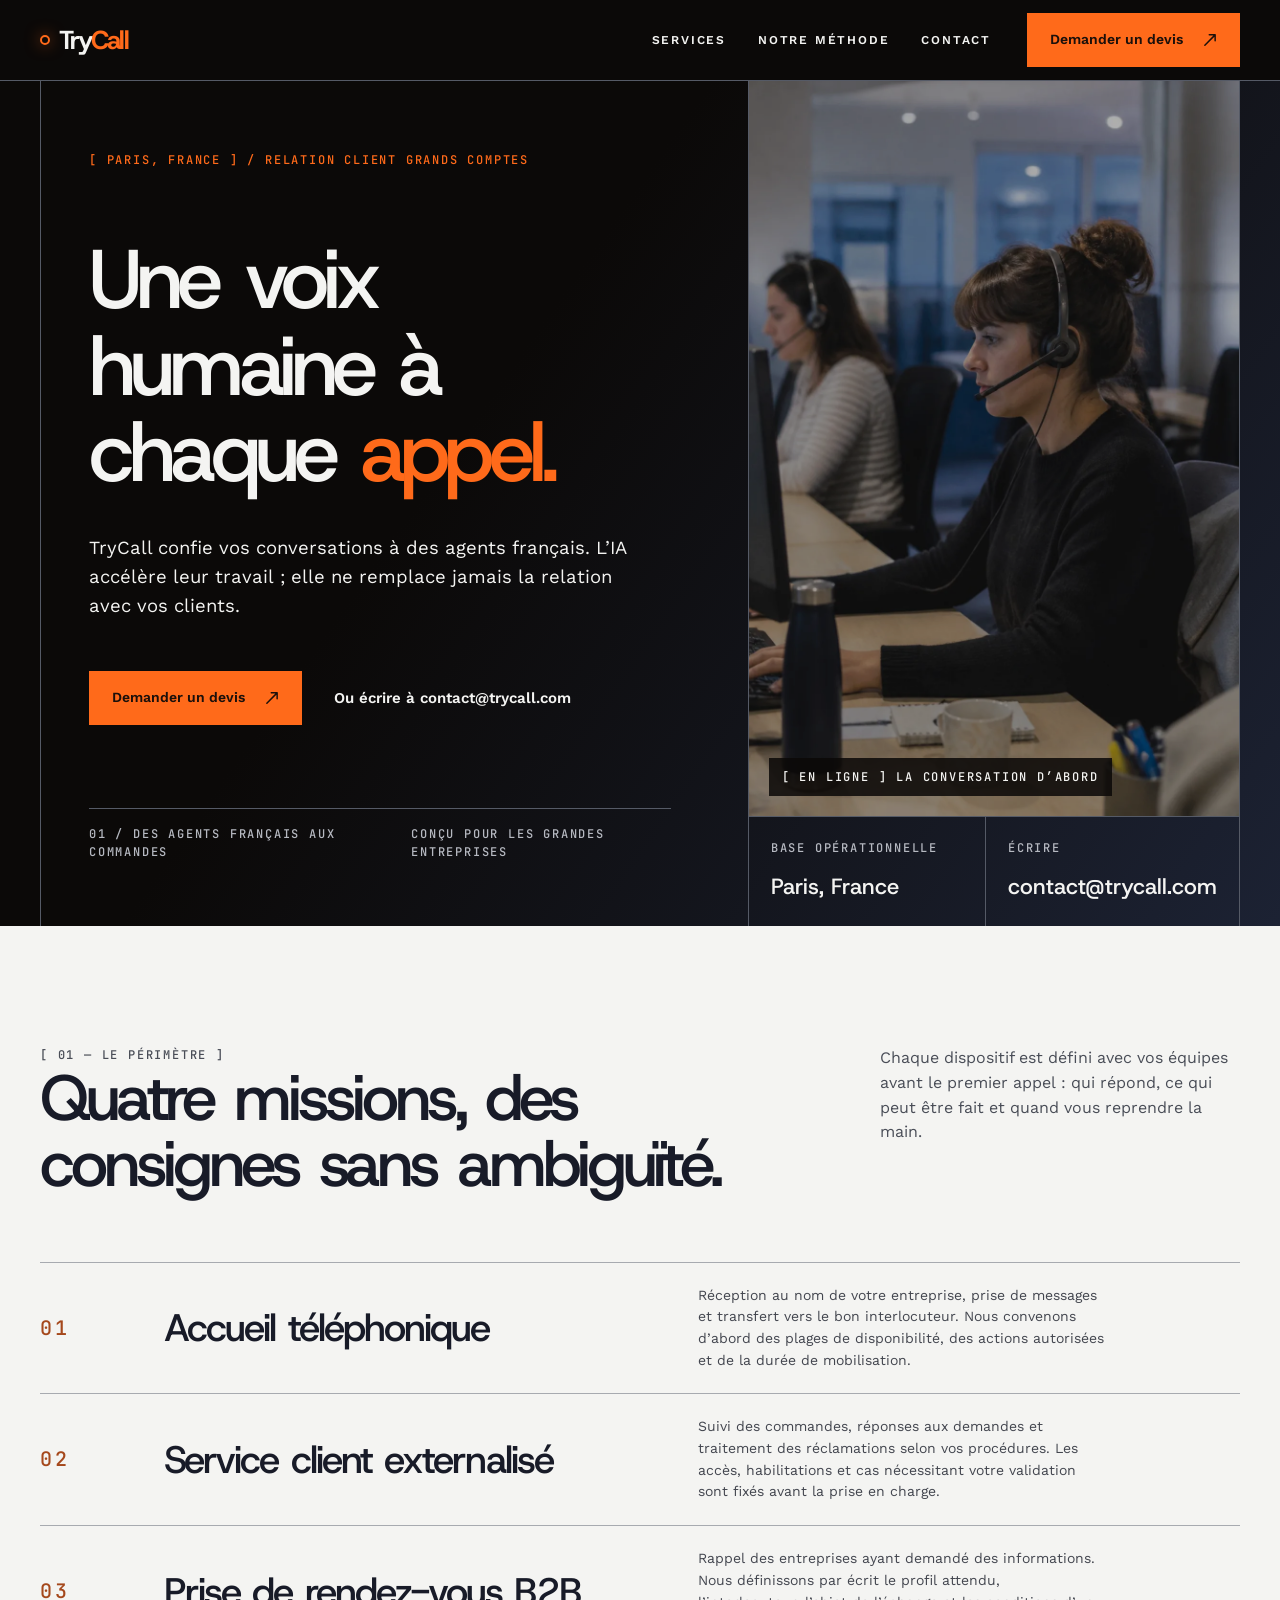
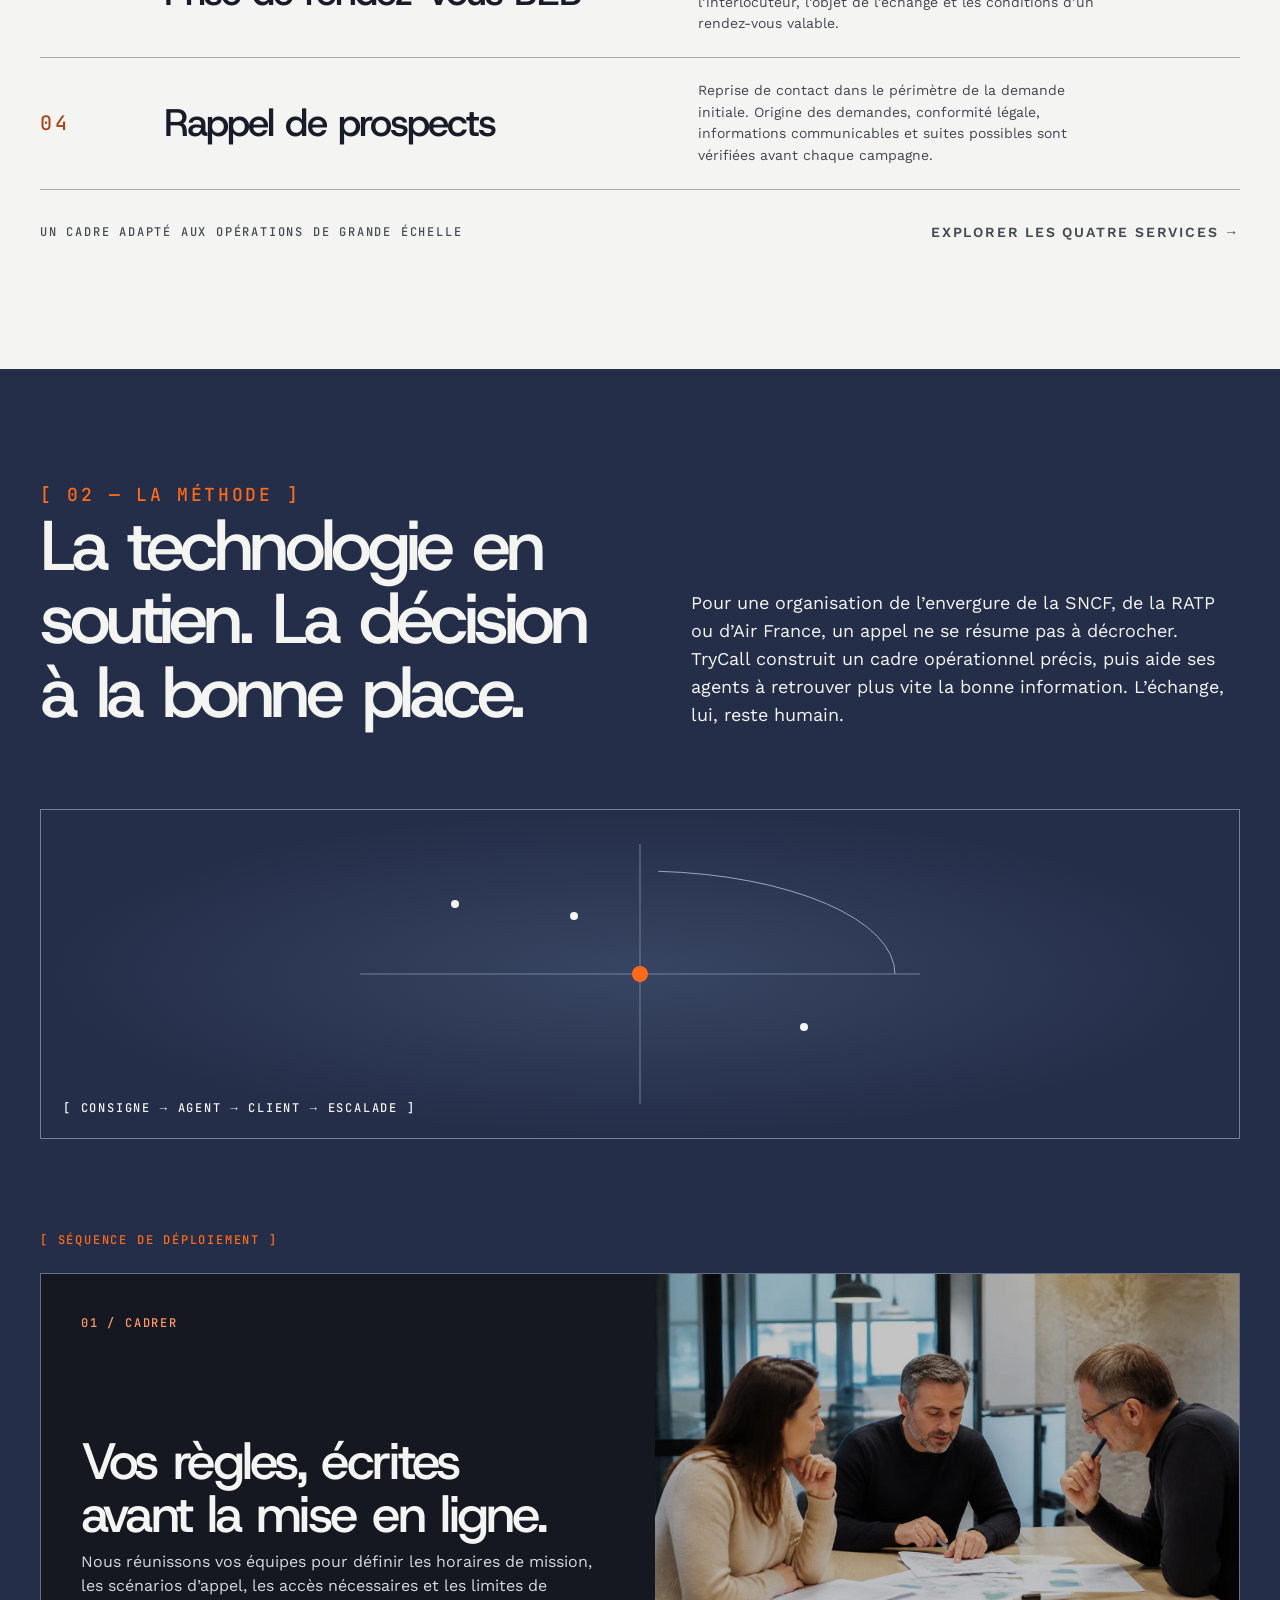
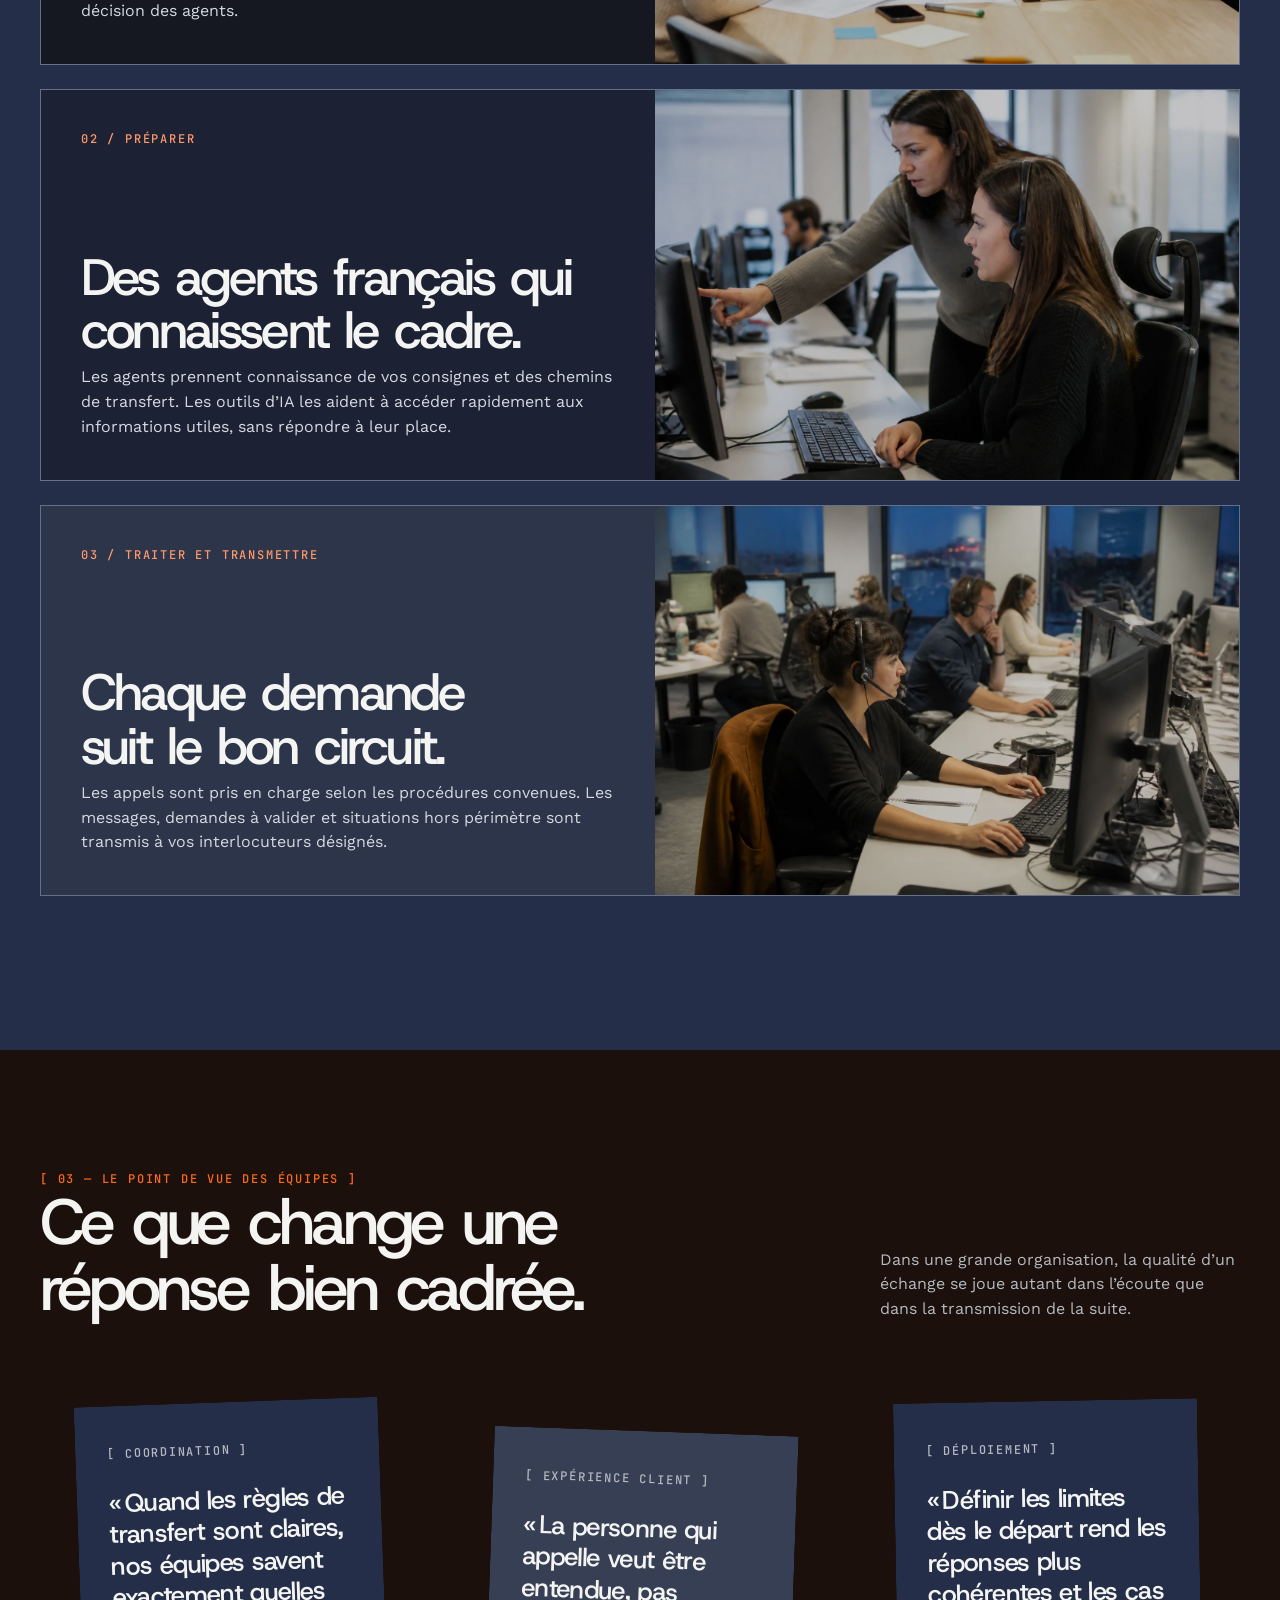
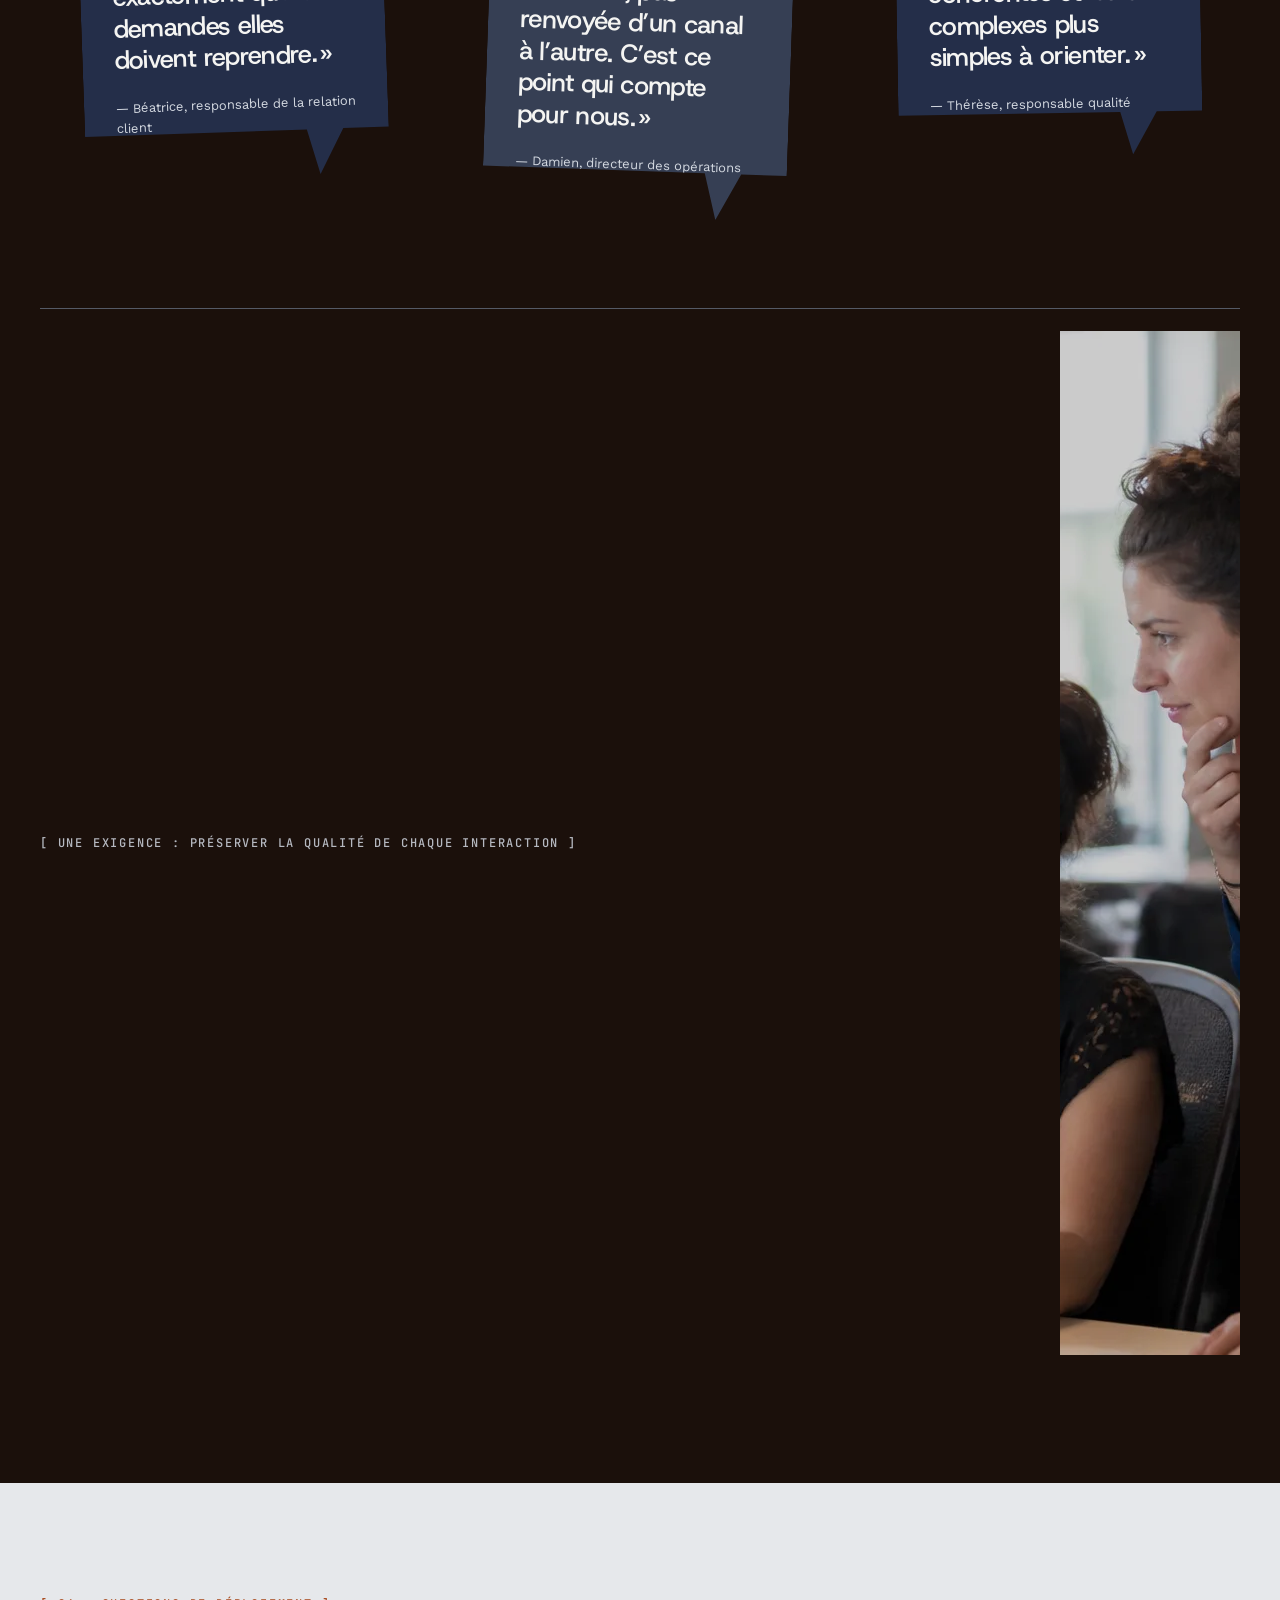
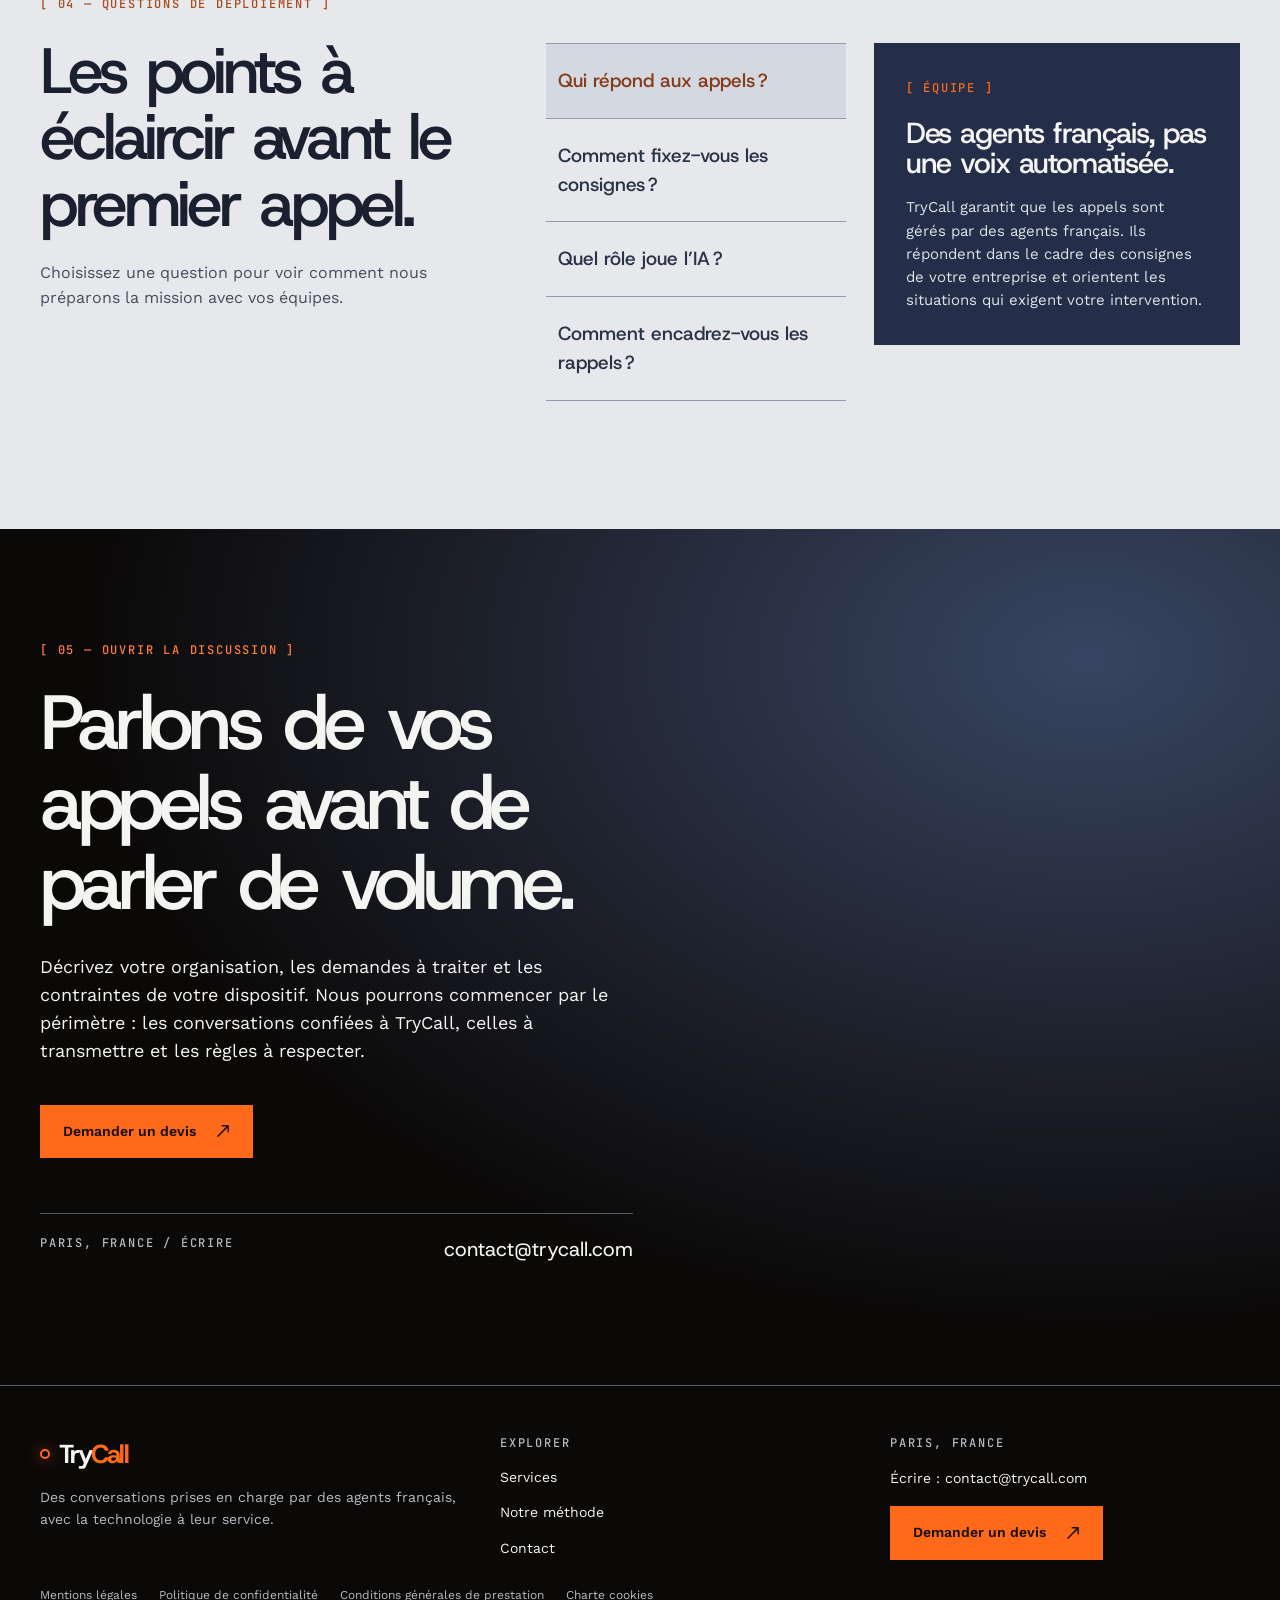
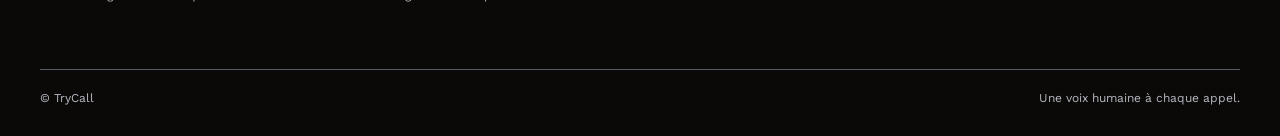
==== index.html @ a0f08241 "Site statique TryCall : 8 pages (accueil, services, méthode, contact + 4 pages légales), design orig" ====
<!DOCTYPE html>
<html lang="fr">
<head>
<meta charset="utf-8">
<meta name="viewport" content="width=device-width, initial-scale=1">
<title>TryCall — La relation client, à voix humaine</title>
<meta name="description" content="TryCall accompagne les grandes entreprises avec des agents français pour l’accueil téléphonique, le service client et le suivi des prospects.">
<link rel="icon" type="image/svg+xml" href="assets/favicon.svg">
<link rel="preload" as="image" href="assets/img/21d908c4-9a24-4360-968b-331c86b001d5-QirCgGVENknffiZ8Q7a4LdxibhqIkg.webp" fetchpriority="high">
<meta property="og:type" content="website">
<meta property="og:site_name" content="TryCall">
<meta property="og:title" content="TryCall — La relation client, à voix humaine">
<meta property="og:description" content="Des agents français prennent vos appels. L’IA accélère leur travail ; elle ne remplace jamais la relation avec vos clients.">
<meta property="og:image" content="assets/og-image.png">
<meta property="og:locale" content="fr_FR">
<link rel="stylesheet" href="assets/css/style.css">
</head>
<body>
<a class="skip-link" href="#contenu">Aller au contenu</a>

<header>
  <div class="x-wrap x-header-inner">
    <!-- TODO: remplacer par le vrai logo TryCall -->
    <a class="x-brand" href="index.html" aria-label="TryCall, accueil" aria-current="page">
      <span class="x-brand-mark" aria-hidden="true"></span><span class="x-ids-text">Try<span class="x-brand-call">Call</span></span>
    </a>
    <nav class="x-nav-links" aria-label="Navigation principale">
      <a href="services/index.html">Services</a>
      <a href="methode/index.html">Notre méthode</a>
      <a href="contact/index.html">Contact</a>
    </nav>
    <div class="x-header-actions">
      <a class="ids-design-btn ids-design-btn--primary" href="mailto:contact@trycall.com?subject=Demande%20de%20devis%20-%20TryCall">
        <span class="ids-design-btn__label">Demander un devis</span>
        <svg class="ids-design-btn__icon" aria-hidden="true" viewBox="0 0 20 20" fill="none" width="24" height="24"><path fill="currentColor" d="M15.943 4.463a.8.8 0 0 0-.161-.242l-.002-.001-.001-.002A.75.75 0 0 0 15.25 4H9.24a.75.75 0 0 0 0 1.5h4.2l-9.22 9.22a.75.75 0 1 0 1.06 1.06l9.22-9.22v4.2a.75.75 0 0 0 1.5 0V4.75a.8.8 0 0 0-.057-.287"></path></svg>
      </a>
    </div>
    <div class="x-menu-control">
      <button type="button" aria-label="Ouvrir le menu" aria-expanded="false" data-menu-open>
        <svg aria-hidden="true" viewBox="0 0 24 24" fill="none" stroke="currentColor" stroke-width="1.5"><path d="M2 6h20M2 12h20M2 18h20"></path></svg>
      </button>
    </div>
  </div>
</header>

<div class="x-mobile-menu" id="mobile-menu">
  <button class="x-mobile-menu-close" type="button" aria-label="Fermer le menu" data-menu-open>
    <svg aria-hidden="true" viewBox="0 0 24 24" fill="none" stroke="currentColor" stroke-width="1.5"><path d="M5 5l14 14M19 5L5 19"></path></svg>
  </button>
  <nav aria-label="Navigation mobile">
    <a href="services/index.html">Services <span>01</span></a>
    <a href="methode/index.html">Notre méthode <span>02</span></a>
    <a href="contact/index.html">Contact <span>03</span></a>
    <a href="mailto:contact@trycall.com?subject=Demande%20de%20devis%20-%20TryCall">Demander un devis <span>04</span></a>
  </nav>
</div>

<main id="contenu">

  <!-- ==================== HÉROS ==================== -->
  <div id="hero">
    <section class="x-hero" aria-label="Introduction">
      <div class="x-wrap x-hero-grid">
        <div class="x-hero-main">
          <p class="x-eyebrow" data-reveal>[ Paris, France ] / Relation client grands comptes</p>
          <h1>Une voix humaine à chaque <em>appel.</em></h1>
          <p class="x-hero-lead">TryCall confie vos conversations à des agents français. L’IA accélère leur travail&nbsp;; elle ne remplace jamais la relation avec vos clients.</p>
          <div class="x-hero-actions">
            <a class="ids-design-btn ids-design-btn--primary" href="mailto:contact@trycall.com?subject=Demande%20de%20devis%20-%20TryCall">
              <span class="ids-design-btn__label">Demander un devis</span>
              <svg class="ids-design-btn__icon" aria-hidden="true" viewBox="0 0 20 20" fill="none" width="24" height="24"><path fill="currentColor" d="M15.943 4.463a.8.8 0 0 0-.161-.242l-.002-.001-.001-.002A.75.75 0 0 0 15.25 4H9.24a.75.75 0 0 0 0 1.5h4.2l-9.22 9.22a.75.75 0 1 0 1.06 1.06l9.22-9.22v4.2a.75.75 0 0 0 1.5 0V4.75a.8.8 0 0 0-.057-.287"></path></svg>
            </a>
            <a class="ids-design-btn ids-design-btn--link" href="mailto:contact@trycall.com">Ou écrire à contact@trycall.com</a>
          </div>
          <div class="x-hero-bottom x-micro x-soft">
            <span>01 / Des agents français aux commandes</span>
            <span>Conçu pour les grandes entreprises</span>
          </div>
        </div>
        <div class="x-hero-side">
          <div class="x-hero-photo">
            <img src="assets/img/21d908c4-9a24-4360-968b-331c86b001d5-QirCgGVENknffiZ8Q7a4LdxibhqIkg.webp" alt="Une agente de service client échange par téléphone depuis son poste de travail" width="1024" height="1536" fetchpriority="high">
            <span class="x-photo-label x-micro">[ En ligne ] La conversation d’abord</span>
          </div>
          <div class="x-hero-readouts">
            <div class="x-readout">
              <span class="x-soft">Base opérationnelle</span>
              <strong>Paris, France</strong>
            </div>
            <div class="x-readout">
              <span class="x-soft">Écrire</span>
              <strong><a href="mailto:contact@trycall.com">contact@trycall.com</a></strong>
            </div>
          </div>
        </div>
      </div>
    </section>
  </div>

  <!-- ==================== [01] LE PÉRIMÈTRE ==================== -->
  <div id="offer">
    <section class="x-offer" aria-label="Le périmètre">
      <div class="x-wrap">
        <div class="x-section-head">
          <div>
            <p class="x-eyebrow" data-reveal>[ 01 — Le périmètre ]</p>
            <h2>Quatre missions, des consignes sans ambiguïté.</h2>
          </div>
          <p>Chaque dispositif est défini avec vos équipes avant le premier appel&nbsp;: qui répond, ce qui peut être fait et quand vous reprendre la main.</p>
        </div>
        <ul class="x-peek-list">
          <li class="x-peek-row">
            <span class="x-index">01</span>
            <h3>Accueil téléphonique</h3>
            <p>Réception au nom de votre entreprise, prise de messages et transfert vers le bon interlocuteur. Nous convenons d’abord des plages de disponibilité, des actions autorisées et de la durée de mobilisation.</p>
            <img class="x-peek-photo" src="assets/img/346232c6-a850-46e3-b9bf-926a232e08f2-J1bPRTwrKGBuU0NamwOJsP3MduPTlr.webp" alt="Une agente répond à un appel et consulte les consignes de transfert" width="1024" height="1536" loading="lazy">
          </li>
          <li class="x-peek-row">
            <span class="x-index">02</span>
            <h3>Service client externalisé</h3>
            <p>Suivi des commandes, réponses aux demandes et traitement des réclamations selon vos procédures. Les accès, habilitations et cas nécessitant votre validation sont fixés avant la prise en charge.</p>
            <img class="x-peek-photo" src="assets/img/532f1739-b8c9-4a42-ae38-e7b44073125f-U4DbHODFUu1rs5YXdEx64g7qC4F88p.webp" alt="Deux spécialistes examinent une demande client avant d’y répondre" width="1024" height="1536" loading="lazy">
          </li>
          <li class="x-peek-row">
            <span class="x-index">03</span>
            <h3>Prise de rendez-vous B2B</h3>
            <p>Rappel des entreprises ayant demandé des informations. Nous définissons par écrit le profil attendu, l’interlocuteur, l’objet de l’échange et les conditions d’un rendez-vous valable.</p>
            <img class="x-peek-photo" src="assets/img/1c921cbc-0f2a-421d-915d-3039214b5ad4-mqLeSDv6zn0EVMqMjgG71hz9kEm4s7.webp" alt="Un agent contacte une entreprise ayant sollicité des informations" width="1024" height="1536" loading="lazy">
          </li>
          <li class="x-peek-row">
            <span class="x-index">04</span>
            <h3>Rappel de prospects</h3>
            <p>Reprise de contact dans le périmètre de la demande initiale. Origine des demandes, conformité légale, informations communicables et suites possibles sont vérifiées avant chaque campagne.</p>
            <img class="x-peek-photo" src="assets/img/91fc9973-1570-4561-844c-d22b9c27e2a8-7CxBc2j7s0tkkfkWKKz9QcSTgQQVNr.webp" alt="Une agente consulte le contexte d’une demande avant un rappel" width="1024" height="1536" loading="lazy">
          </li>
        </ul>
        <div class="x-offer-note x-micro">
          <span>Un cadre adapté aux opérations de grande échelle</span>
          <a class="ids-design-btn ids-design-btn--link" href="services/index.html">
            <span class="ids-design-btn__label">Explorer les quatre services <span aria-hidden="true">→</span></span>
          </a>
        </div>
      </div>
    </section>
  </div>

  <!-- ==================== [02] LA MÉTHODE ==================== -->
  <div id="why">
    <section class="x-why" aria-label="La méthode">
      <div class="x-wrap">
        <div class="x-why-intro">
          <div>
            <p class="x-eyebrow" data-reveal>[ 02 — La méthode ]</p>
            <h2>La technologie en soutien. La décision à la bonne place.</h2>
          </div>
          <p>Pour une organisation de l’envergure de la SNCF, de la RATP ou d’Air France, un appel ne se résume pas à décrocher. TryCall construit un cadre opérationnel précis, puis aide ses agents à retrouver plus vite la bonne information. L’échange, lui, reste humain.</p>
        </div>
        <div class="x-orbit-panel" data-progress data-reveal>
          <svg aria-hidden="true" viewBox="0 0 600 300" fill="none">
            <ellipse class="x-orbit-ring" stroke="#9AA5BC" stroke-width="1" cx="300" cy="150" rx="255" ry="103"></ellipse>
            <ellipse class="x-orbit-ring" stroke="#9AA5BC" stroke-width="1" cx="300" cy="150" rx="170" ry="65"></ellipse>
            <path stroke="#71809C" stroke-width="1" d="M300 20v260M20 150h560"></path>
            <circle fill="#FF6A1A" cx="300" cy="150" r="8"></circle>
            <circle fill="#F4F4F2" cx="115" cy="80" r="4"></circle>
            <circle fill="#F4F4F2" cx="464" cy="203" r="4"></circle>
            <circle fill="#F4F4F2" cx="234" cy="92" r="4"></circle>
          </svg>
          <span class="x-orbit-caption x-micro">[ Consigne → agent → client → escalade ]</span>
        </div>
        <p class="x-eyebrow x-deck-label" data-reveal>[ Séquence de déploiement ]</p>
        <div class="x-deck">
          <article class="x-deck-card" data-reveal>
            <div class="x-deck-copy">
              <span class="x-micro">01 / Cadrer</span>
              <div>
                <h3>Vos règles, écrites avant la mise en ligne.</h3>
                <p>Nous réunissons vos équipes pour définir les horaires de mission, les scénarios d’appel, les accès nécessaires et les limites de décision des agents.</p>
              </div>
            </div>
            <img src="assets/img/17d88d28-138f-49dd-a341-71d438b7eb05-ACpYzArJamVF9WiMd7VCUn7JHsqd7x.webp" alt="Des responsables passent en revue les procédures de traitement des appels" width="1536" height="1024" loading="lazy">
          </article>
          <article class="x-deck-card" data-reveal>
            <div class="x-deck-copy">
              <span class="x-micro">02 / Préparer</span>
              <div>
                <h3>Des agents français qui connaissent le cadre.</h3>
                <p>Les agents prennent connaissance de vos consignes et des chemins de transfert. Les outils d’IA les aident à accéder rapidement aux informations utiles, sans répondre à leur place.</p>
              </div>
            </div>
            <img src="assets/img/cb16b005-a409-44d6-896f-09965883fcb1-aHBdfDyBkmHjl5eXASWeXkoFEXvQjx.webp" alt="Une agente se prépare à répondre avec l’aide d’une collègue" width="1536" height="1024" loading="lazy">
          </article>
          <article class="x-deck-card" data-reveal>
            <div class="x-deck-copy">
              <span class="x-micro">03 / Traiter et transmettre</span>
              <div>
                <h3>Chaque demande suit le bon circuit.</h3>
                <p>Les appels sont pris en charge selon les procédures convenues. Les messages, demandes à valider et situations hors périmètre sont transmis à vos interlocuteurs désignés.</p>
              </div>
            </div>
            <img src="assets/img/2187fe2c-ddc7-492a-b0aa-28bbabf6c3f6-xYYGDYibRwcUTzqTHmHFFYbrplnxY5.webp" alt="Une équipe coordonne le traitement et la transmission des demandes clients" width="1536" height="1024" loading="lazy">
          </article>
        </div>
      </div>
    </section>
  </div>

  <!-- ==================== [03] LE POINT DE VUE DES ÉQUIPES ==================== -->
  <div id="voices">
    <section class="x-voices" aria-label="Le point de vue des équipes">
      <div class="x-wrap">
        <div class="x-section-head">
          <div>
            <p class="x-eyebrow" data-reveal>[ 03 — Le point de vue des équipes ]</p>
            <h2>Ce que change une réponse bien cadrée.</h2>
          </div>
          <p class="x-soft">Dans une grande organisation, la qualité d’un échange se joue autant dans l’écoute que dans la transmission de la suite.</p>
        </div>
        <div class="x-voices-grid">
          <figure class="x-quote" data-reveal>
            <span class="x-micro x-soft">[ Coordination ]</span>
            <blockquote>«&nbsp;Quand les règles de transfert sont claires, nos équipes savent exactement quelles demandes elles doivent reprendre.&nbsp;»</blockquote>
            <figcaption>— Béatrice, responsable de la relation client</figcaption>
          </figure>
          <figure class="x-quote" data-reveal>
            <span class="x-micro x-soft">[ Expérience client ]</span>
            <blockquote>«&nbsp;La personne qui appelle veut être entendue, pas renvoyée d’un canal à l’autre. C’est ce point qui compte pour nous.&nbsp;»</blockquote>
            <figcaption>— Damien, directeur des opérations</figcaption>
          </figure>
          <figure class="x-quote" data-reveal>
            <span class="x-micro x-soft">[ Déploiement ]</span>
            <blockquote>«&nbsp;Définir les limites dès le départ rend les réponses plus cohérentes et les cas complexes plus simples à orienter.&nbsp;»</blockquote>
            <figcaption>— Thérèse, responsable qualité</figcaption>
          </figure>
        </div>
        <div class="x-voices-foot">
          <span class="x-micro x-soft">[ Une exigence : préserver la qualité de chaque interaction ]</span>
          <img src="assets/img/fa6e7814-d21d-4628-bc0b-24a0b4cfb371-FrlL0oSzyOV6XcxqUD0fiF5ZgxJRQr.webp" alt="Une responsable accompagne une agente pendant son travail" width="1536" height="1024" loading="lazy">
        </div>
      </div>
    </section>
  </div>

  <!-- ==================== [04] QUESTIONS DE DÉPLOIEMENT ==================== -->
  <div id="faq">
    <section class="x-faq" aria-label="Questions de déploiement">
      <div class="x-wrap x-faq-layout">
        <div>
          <p class="x-eyebrow" data-reveal>[ 04 — Questions de déploiement ]</p>
          <h2>Les points à éclaircir avant le premier appel.</h2>
          <p class="x-faq-intro">Choisissez une question pour voir comment nous préparons la mission avec vos équipes.</p>
        </div>
        <div class="x-faq-tabs" data-tabs>
          <div role="tablist" aria-label="Questions fréquentes">
            <button type="button" role="tab" id="faq-tab-1" aria-controls="faq-panel-1" aria-selected="true">
              <span class="x-ids-text">Qui répond aux appels&nbsp;?</span>
            </button>
            <button type="button" role="tab" id="faq-tab-2" aria-controls="faq-panel-2" aria-selected="false" tabindex="-1">
              <span class="x-ids-text">Comment fixez-vous les consignes&nbsp;?</span>
            </button>
            <button type="button" role="tab" id="faq-tab-3" aria-controls="faq-panel-3" aria-selected="false" tabindex="-1">
              <span class="x-ids-text">Quel rôle joue l’IA&nbsp;?</span>
            </button>
            <button type="button" role="tab" id="faq-tab-4" aria-controls="faq-panel-4" aria-selected="false" tabindex="-1">
              <span class="x-ids-text">Comment encadrez-vous les rappels&nbsp;?</span>
            </button>
          </div>
          <div>
            <div role="tabpanel" id="faq-panel-1" aria-labelledby="faq-tab-1">
              <span class="x-eyebrow">[ Équipe ]</span>
              <h3>Des agents français, pas une voix automatisée.</h3>
              <p>TryCall garantit que les appels sont gérés par des agents français. Ils répondent dans le cadre des consignes de votre entreprise et orientent les situations qui exigent votre intervention.</p>
            </div>
            <div role="tabpanel" id="faq-panel-2" aria-labelledby="faq-tab-2" hidden>
              <span class="x-eyebrow">[ Cadrage ]</span>
              <h3>Le périmètre est défini avec vous.</h3>
              <p>Avant le démarrage, nous précisons les disponibilités, les actions permises ou interdites, les procédures et les personnes à solliciter. Pour le service client, nous cadrons aussi les accès aux outils et les habilitations.</p>
            </div>
            <div role="tabpanel" id="faq-panel-3" aria-labelledby="faq-tab-3" hidden>
              <span class="x-eyebrow">[ Outils ]</span>
              <h3>Elle accélère la recherche, pas la conversation.</h3>
              <p>L’IA soutient les agents dans leurs processus et l’accès à l’information afin de réduire les délais de réponse. Un agent garde la conduite de l’échange et applique vos règles de traitement.</p>
            </div>
            <div role="tabpanel" id="faq-panel-4" aria-labelledby="faq-tab-4" hidden>
              <span class="x-eyebrow">[ Conformité ]</span>
              <h3>On vérifie la demande avant de rappeler.</h3>
              <p>Nous examinons les éléments justifiant le rappel au regard du cadre légal applicable, l’origine et l’objet de la demande initiale, ainsi que les informations que l’agent pourra communiquer.</p>
            </div>
          </div>
        </div>
      </div>
    </section>
  </div>

  <!-- ==================== [05] OUVRIR LA DISCUSSION ==================== -->
  <div id="contact">
    <section class="x-contact" aria-label="Ouvrir la discussion">
      <div class="x-wrap x-contact-grid">
        <div class="x-contact-copy">
          <p class="x-eyebrow" data-reveal>[ 05 — Ouvrir la discussion ]</p>
          <h2>Parlons de vos appels avant de parler de volume.</h2>
          <p>Décrivez votre organisation, les demandes à traiter et les contraintes de votre dispositif. Nous pourrons commencer par le périmètre&nbsp;: les conversations confiées à TryCall, celles à transmettre et les règles à respecter.</p>
          <div class="x-hero-actions">
            <a class="ids-design-btn ids-design-btn--primary" href="mailto:contact@trycall.com?subject=Demande%20de%20devis%20-%20TryCall">
              <span class="ids-design-btn__label">Demander un devis</span>
              <svg class="ids-design-btn__icon" aria-hidden="true" viewBox="0 0 20 20" fill="none" width="24" height="24"><path fill="currentColor" d="M15.943 4.463a.8.8 0 0 0-.161-.242l-.002-.001-.001-.002A.75.75 0 0 0 15.25 4H9.24a.75.75 0 0 0 0 1.5h4.2l-9.22 9.22a.75.75 0 1 0 1.06 1.06l9.22-9.22v4.2a.75.75 0 0 0 1.5 0V4.75a.8.8 0 0 0-.057-.287"></path></svg>
            </a>
          </div>
          <div class="x-contact-line">
            <span class="x-micro x-soft">Paris, France / Écrire</span>
            <a href="mailto:contact@trycall.com">contact@trycall.com</a>
          </div>
        </div>
      </div>
    </section>
  </div>

</main>

<footer>
  <div class="x-wrap">
    <div class="x-footer-grid">
      <div>
        <!-- TODO: remplacer par le vrai logo TryCall -->
        <a class="x-brand" href="index.html" aria-label="TryCall, accueil">
          <span class="x-brand-mark" aria-hidden="true"></span><span class="x-ids-text">Try<span class="x-brand-call">Call</span></span>
        </a>
        <p>Des conversations prises en charge par des agents français, avec la technologie à leur service.</p>
      </div>
      <nav class="x-footer-links" aria-label="Explorer">
        <span class="x-micro x-soft">Explorer</span>
        <a href="services/index.html">Services</a>
        <a href="methode/index.html">Notre méthode</a>
        <a href="contact/index.html">Contact</a>
      </nav>
      <div class="x-footer-cta">
        <span class="x-micro x-soft">Paris, France</span>
        <a class="x-mail" href="mailto:contact@trycall.com">Écrire&nbsp;: contact@trycall.com</a>
        <a class="ids-design-btn ids-design-btn--primary" href="mailto:contact@trycall.com?subject=Demande%20de%20devis%20-%20TryCall">
          <span class="ids-design-btn__label">Demander un devis</span>
          <svg class="ids-design-btn__icon" aria-hidden="true" viewBox="0 0 20 20" fill="none" width="24" height="24"><path fill="currentColor" d="M15.943 4.463a.8.8 0 0 0-.161-.242l-.002-.001-.001-.002A.75.75 0 0 0 15.25 4H9.24a.75.75 0 0 0 0 1.5h4.2l-9.22 9.22a.75.75 0 1 0 1.06 1.06l9.22-9.22v4.2a.75.75 0 0 0 1.5 0V4.75a.8.8 0 0 0-.057-.287"></path></svg>
        </a>
      </div>
    </div>
    <nav class="x-footer-legal" aria-label="Informations légales">
      <a href="mentions-legales/index.html">Mentions légales</a>
      <a href="politique-de-confidentialite/index.html">Politique de confidentialité</a>
      <a href="conditions-generales-de-prestation/index.html">Conditions générales de prestation</a>
      <a href="charte-cookies/index.html">Charte cookies</a>
    </nav>
    <div class="x-footer-bottom">
      <span>© TryCall</span>
      <span>Une voix humaine à chaque appel.</span>
    </div>
  </div>
</footer>

<script src="assets/js/main.js" defer></script>
</body>
</html>
---- assets/css/style.css ----
/* ==========================================================================
   TryCall — feuille de style unique (site statique autonome)
   Réplique du design original : jetons et gabarits repris du site source.
   ========================================================================== */

/* ---------- Polices auto-hébergées (aucune requête externe) ---------- */
@font-face{font-family:'Host Grotesk';font-style:normal;font-weight:300 800;font-display:swap;src:url('../fonts/HostGrotesk-Variable-ext.woff2') format('woff2');unicode-range:U+0100-02BA,U+02BD-02C5,U+02C7-02CC,U+02CE-02D7,U+02DD-02FF,U+0304,U+0308,U+0329,U+1D00-1DBF,U+1E00-1E9F,U+1EF2-1EFF,U+2020,U+20A0-20AB,U+20AD-20C4,U+2113,U+2C60-2C7F,U+A720-A7FF;}
@font-face{font-family:'Host Grotesk';font-style:normal;font-weight:300 800;font-display:swap;src:url('../fonts/HostGrotesk-Variable.woff2') format('woff2');unicode-range:U+0000-00FF,U+0131,U+0152-0153,U+02BB-02BC,U+02C6,U+02DA,U+02DC,U+0304,U+0308,U+0329,U+2000-206F,U+20AC,U+2122,U+2191,U+2193,U+2212,U+2215,U+FEFF,U+FFFD;}
@font-face{font-family:'Work Sans';font-style:normal;font-weight:100 900;font-display:swap;src:url('../fonts/WorkSans-Variable-ext.woff2') format('woff2');unicode-range:U+0100-02BA,U+02BD-02C5,U+02C7-02CC,U+02CE-02D7,U+02DD-02FF,U+0304,U+0308,U+0329,U+1D00-1DBF,U+1E00-1E9F,U+1EF2-1EFF,U+2020,U+20A0-20AB,U+20AD-20C4,U+2113,U+2C60-2C7F,U+A720-A7FF;}
@font-face{font-family:'Work Sans';font-style:normal;font-weight:100 900;font-display:swap;src:url('../fonts/WorkSans-Variable.woff2') format('woff2');unicode-range:U+0000-00FF,U+0131,U+0152-0153,U+02BB-02BC,U+02C6,U+02DA,U+02DC,U+0304,U+0308,U+0329,U+2000-206F,U+20AC,U+2122,U+2191,U+2193,U+2212,U+2215,U+FEFF,U+FFFD;}
@font-face{font-family:'JetBrains Mono';font-style:normal;font-weight:400 800;font-display:swap;src:url('../fonts/JetBrainsMono-Variable-ext.woff2') format('woff2');unicode-range:U+0100-02BA,U+02BD-02C5,U+02C7-02CC,U+02CE-02D7,U+02DD-02FF,U+0304,U+0308,U+0329,U+1D00-1DBF,U+1E00-1E9F,U+1EF2-1EFF,U+2020,U+20A0-20AB,U+20AD-20C4,U+2113,U+2C60-2C7F,U+A720-A7FF;}
@font-face{font-family:'JetBrains Mono';font-style:normal;font-weight:400 800;font-display:swap;src:url('../fonts/JetBrainsMono-Variable.woff2') format('woff2');unicode-range:U+0000-00FF,U+0131,U+0152-0153,U+02BB-02BC,U+02C6,U+02DA,U+02DC,U+0304,U+0308,U+0329,U+2000-206F,U+20AC,U+2122,U+2191,U+2193,U+2212,U+2215,U+FEFF,U+FFFD;}

/* ---------- Jetons de design (couleurs du site d'origine) ---------- */
:root{
  --ids-color-ground:#0b0908;
  --ids-color-surface:#242e49;
  --ids-color-ink:#f4f4f2;
  --ids-color-ink-muted:#b6b9c1;
  --ids-color-accent:#ff6a1a;
  --ids-color-on-accent:#1b100b;
  --ids-color-line:#555a66;
  --ids-color-tint-1:#384562;
  --ids-color-tint-2:#d4d9e1;
  --ids-font-display:'Host Grotesk',sans-serif;
  --ids-font-body:'Work Sans',sans-serif;
  --ids-font-mono:'JetBrains Mono',monospace;
  --x-color-ground:var(--ids-color-ground);
  --x-color-surface:var(--ids-color-surface);
  --x-color-ink:var(--ids-color-ink);
  --x-color-soft:var(--ids-color-ink-muted);
  --x-color-line:var(--ids-color-line);
  --x-color-accent:var(--ids-color-accent);
  --x-font-display:var(--ids-font-display);
  --x-font-text:var(--ids-font-body);
  --x-font-mono:var(--ids-font-mono);
  --x-space:8px;
}

/* ---------- Base ---------- */
*,*::before,*::after{box-sizing:border-box}
html{scroll-behavior:smooth}
html.lenis-on{scroll-behavior:auto}
body{
  margin:0;background:var(--x-color-ground);color:var(--x-color-ink);
  font-family:var(--x-font-text);font-size:16px;line-height:1.55;
  -webkit-font-smoothing:antialiased;-moz-osx-font-smoothing:grayscale;
  text-rendering:optimizeLegibility;overflow-x:clip;
}
img{display:block;width:100%;object-fit:cover}
a{color:inherit;text-decoration:none}
a:focus-visible,button:focus-visible,summary:focus-visible,[role=tab]:focus-visible{outline:2px solid var(--x-color-accent);outline-offset:4px}
h1,h2,h3,p{margin:0}
h1,h2,h3{font-family:var(--x-font-display);font-weight:500;text-wrap:balance;line-height:1.04}
p{max-width:64ch}
ul,ol{margin-block:1em}
section{position:relative;overflow:clip}
button{font:inherit;-webkit-tap-highlight-color:transparent}
::selection{background:var(--x-color-accent);color:var(--ids-color-on-accent)}

/* Lien d'évitement (accessibilité) */
.skip-link{position:fixed;top:-60px;left:16px;z-index:200;background:var(--x-color-accent);color:var(--ids-color-on-accent);padding:12px 18px;font-weight:600;font-size:14px;transition:top .2s}
.skip-link:focus-visible{top:12px}

/* ---------- Utilitaires de mise en page ---------- */
.x-wrap{width:min(100% - 80px,1440px);margin-inline:auto}
.x-eyebrow,.x-micro,.x-readout,.x-index{
  font-family:var(--x-font-mono);font-size:12px;font-weight:500;
  letter-spacing:.15em;text-transform:uppercase;
}
.x-eyebrow{color:var(--x-color-accent)}
.x-soft{color:var(--x-color-soft)}
.x-section-head{display:flex;align-items:start;justify-content:space-between;gap:48px;margin-bottom:64px}
.x-section-head h2{font-size:max(12px,clamp(40px,5vw,76px));letter-spacing:-.065em;word-spacing:.065em;max-width:830px}
.x-section-head p{max-width:360px;padding-top:8px}

/* ---------- Boutons ---------- */
.ids-design-btn{
  display:inline-flex;align-items:center;justify-content:center;gap:20px;
  min-height:52px;padding:15px 22px;border:1px solid transparent;
  background:var(--x-color-accent);color:var(--ids-color-on-accent);
  font-weight:600;font-size:14px;font-family:var(--x-font-text);
  white-space:nowrap;cursor:pointer;text-decoration:none;position:relative;overflow:hidden;
  transition:background .35s,color .35s;
}
.ids-design-btn--primary:hover,.ids-design-btn--primary:focus-visible{
  background:color-mix(in oklab,var(--ids-color-ink) 26.9%,var(--ids-color-accent));
}
.ids-design-btn__icon{width:1em;height:1em;flex:none;scale:1.4}
.ids-design-btn--link{
  display:inline-flex;align-items:center;background:transparent;color:inherit;
  min-height:0;padding:0;border:0;font-weight:600;font-size:14px;position:relative;cursor:pointer;
}
.ids-design-btn--link::after{
  content:"";position:absolute;bottom:-4px;left:0;width:100%;height:1px;
  background:var(--x-color-accent);transform:scaleX(0);transform-origin:left;
  transition:transform .35s cubic-bezier(.2,.7,.2,1);
}
.ids-design-btn--link:hover::after,.ids-design-btn--link:focus-visible::after{transform:scaleX(1)}
.ids-design-btn--link .ids-design-btn__icon{scale:1}

/* ---------- En-tête ---------- */
header{position:relative;z-index:20;background:var(--x-color-ground);border-bottom:1px solid var(--x-color-line);transition:background .35s}
.x-header-inner{min-height:80px;display:flex;align-items:center;gap:36px}
.x-brand{font-family:var(--x-font-display);font-size:26px;font-weight:700;letter-spacing:-.06em;word-spacing:.06em;white-space:nowrap;display:inline-flex;align-items:center}
.x-brand-mark{display:inline-block;width:10px;height:10px;margin-right:9px;border:2px solid var(--x-color-accent);border-radius:50%;box-shadow:0 0 15px color-mix(in srgb,var(--ids-color-accent) 50.2%,transparent)}
.x-brand .x-brand-call{color:var(--x-color-accent)}
.x-nav-links{display:flex;align-items:center;gap:32px;margin-left:auto;font-family:var(--x-font-text);font-size:12px;font-weight:600;letter-spacing:.15em;text-transform:uppercase}
.x-nav-links a{position:relative;padding:4px 0}
.x-nav-links a::after{
  content:"";position:absolute;bottom:-4px;left:0;width:100%;height:1px;
  background:var(--x-color-accent);transform:scaleX(0);transform-origin:left;
  transition:transform .35s cubic-bezier(.2,.7,.2,1);
}
.x-nav-links a:hover::after,.x-nav-links a:focus-visible::after,.x-nav-links a[aria-current=page]::after{transform:scaleX(1)}
.x-header-actions{display:flex;align-items:center;gap:24px}
.x-menu-control{display:none}

/* Menu mobile */
.x-mobile-menu{position:fixed;inset:0;z-index:60;background:var(--x-color-ground);display:none;padding:110px 32px 40px;overflow:auto}
.x-mobile-menu[data-open=true]{display:block}
.x-mobile-menu nav{display:grid;gap:8px}
.x-mobile-menu a{font-family:var(--x-font-display);font-size:clamp(30px,8vw,40px);font-weight:500;letter-spacing:-.04em;padding:14px 0;border-bottom:1px solid var(--x-color-line);display:flex;justify-content:space-between;align-items:center;gap:16px}
.x-mobile-menu a span{font-family:var(--x-font-mono);font-size:12px;letter-spacing:.15em;color:var(--x-color-accent)}
.x-mobile-menu-close{position:absolute;top:20px;right:20px;width:48px;height:48px;display:grid;place-items:center;border:1px solid var(--x-color-line);background:transparent;color:inherit;cursor:pointer}

/* ---------- Pied de page ---------- */
footer{background:var(--x-color-ground);border-top:1px solid var(--x-color-line);padding:48px 0 28px}
.x-footer-grid{display:grid;grid-template-columns:1.2fr 1fr 1fr;gap:40px}
.x-footer-grid p{color:var(--x-color-soft);font-size:14px;margin-top:13px}
.x-footer-links{display:grid;align-content:start;gap:14px;font-size:14px}
.x-footer-links a{position:relative;width:fit-content}
.x-footer-links a::after{
  content:"";position:absolute;bottom:-3px;left:0;width:100%;height:1px;
  background:var(--x-color-accent);transform:scaleX(0);transform-origin:left;
  transition:transform .35s cubic-bezier(.2,.7,.2,1);
}
.x-footer-links a:hover::after,.x-footer-links a:focus-visible::after{transform:scaleX(1)}
.x-footer-cta{display:grid;justify-items:start;gap:15px}
.x-footer-cta .x-mail{font-size:14px}
.x-footer-legal{display:flex;flex-wrap:wrap;gap:8px 22px;margin-top:26px;font-size:12px;color:var(--x-color-soft)}
.x-footer-legal a:hover{color:var(--x-color-accent)}
.x-footer-bottom{border-top:1px solid var(--x-color-line);margin-top:65px;padding-top:19px;display:flex;justify-content:space-between;gap:20px;color:var(--x-color-soft);font-size:12px}

/* ==========================================================================
   ACCUEIL
   ========================================================================== */

/* ---------- Héros ---------- */
.x-hero{
  background:linear-gradient(125deg,var(--ids-color-ground) 38%,color-mix(in oklab,var(--ids-color-ground) 31.1%,var(--ids-color-surface)));
  padding:0;
}
.x-hero-grid{display:grid;grid-template-columns:minmax(0,1.18fr) minmax(0,.82fr);min-height:690px;border-left:1px solid var(--x-color-line);border-right:1px solid var(--x-color-line)}
.x-hero-main{padding:70px 6vw 64px 48px;display:flex;flex-direction:column;justify-content:space-between;min-width:0}
.x-hero h1{font-size:max(12px,clamp(55px,6.5vw,108px));letter-spacing:-.07em;word-spacing:.07em;max-width:850px;margin:56px 0 28px}
.x-hero h1 em{font-style:normal;color:var(--x-color-accent)}
.x-hero-lead{font-size:max(12px,clamp(17px,1.45vw,22px));max-width:570px}
.x-hero-actions{display:flex;align-items:center;flex-wrap:wrap;gap:32px;margin-top:40px}
.x-hero-actions .ids-design-btn--link{font-size:15px}
.x-hero-bottom{display:flex;gap:32px;justify-content:space-between;margin-top:72px;padding-top:16px;border-top:1px solid var(--x-color-line)}
.x-hero-side{display:grid;grid-template-rows:minmax(0,1fr) auto;border-left:1px solid var(--x-color-line);min-width:0}
.x-hero-photo{position:relative;overflow:hidden;min-height:430px}
.x-hero-photo img{height:100%;filter:brightness(.72);transition:scale .6s}
.x-hero-photo:hover img{scale:1.05}
.x-photo-label{position:absolute;bottom:20px;left:20px;background:color-mix(in srgb,var(--ids-color-ground) 85.9%,transparent);padding:10px 13px;color:var(--x-color-ink)}
.x-hero-readouts{display:grid;grid-template-columns:1fr 1fr}
.x-readout{padding:22px;border-top:1px solid var(--x-color-line);min-height:106px;font-family:var(--x-font-mono);font-size:12px;font-weight:500;letter-spacing:.15em;text-transform:uppercase}
.x-readout+.x-readout{border-left:1px solid var(--x-color-line)}
.x-readout strong{display:block;margin-top:12px;font-family:var(--x-font-display);font-size:22px;font-weight:500;letter-spacing:0;text-transform:none}
.x-readout strong a:hover{color:var(--x-color-accent)}

/* ---------- [01] Le périmètre (section claire) ---------- */
.x-offer{padding:112px 0 126px;background:var(--ids-color-ink);color:color-mix(in oklab,var(--ids-color-ground) 48.5%,var(--ids-color-surface))}
.x-offer .x-eyebrow{color:color-mix(in oklab,var(--ids-color-accent) 67.9%,var(--ids-color-on-accent))}
.x-offer .x-section-head p{color:color-mix(in oklab,var(--ids-color-ground) 14.6%,var(--ids-color-line))}
.x-peek-list{list-style:none;padding:0;margin:0}
.x-peek-row{display:grid;grid-template-columns:100px minmax(0,1fr) minmax(220px,.8fr) 110px;align-items:center;gap:24px;padding:22px 0;border-top:1px solid color-mix(in oklab,var(--ids-color-ground) 19.7%,var(--ids-color-tint-2));transition:padding .35s}
.x-peek-row:last-child{border-bottom:1px solid color-mix(in oklab,var(--ids-color-ground) 19.7%,var(--ids-color-tint-2))}
.x-peek-row:hover{padding-left:10px}
.x-peek-row .x-index{color:color-mix(in oklab,var(--ids-color-accent) 64.1%,var(--ids-color-on-accent));font-size:20px}
.x-peek-row h3{font-size:max(12px,clamp(27px,3vw,46px));letter-spacing:-.05em;word-spacing:.05em;transition:translate .35s}
.x-peek-row:hover h3{translate:8px 0}
.x-peek-row p{font-size:14px;color:color-mix(in oklab,var(--ids-color-ground) 22.4%,var(--ids-color-line))}
.x-peek-photo{width:110px;height:96px;object-fit:cover;filter:saturate(.7)}
.x-offer-note{display:flex;justify-content:space-between;gap:32px;margin-top:32px;align-items:center;color:color-mix(in oklab,var(--ids-color-ground) 18%,var(--ids-color-line))}
.x-offer-note .x-micro{font-family:var(--x-font-mono);color:inherit}
@media(min-width:721px){
  .x-peek-list{position:relative}
  .x-peek-photo{position:absolute;left:calc(var(--x-mx,.5)*100%);top:calc(var(--x-my,.5)*100%);width:270px;height:330px;translate:-50% -50%;opacity:0;scale:.85;pointer-events:none;z-index:3;transition:opacity .3s,scale .45s cubic-bezier(.2,.7,.2,1)}
  .x-peek-row:hover .x-peek-photo,.x-peek-row:focus-within .x-peek-photo{opacity:1;scale:1}
}

/* ---------- [02] La méthode ---------- */
.x-why{padding:112px 0 130px;background:var(--x-color-surface)}
.x-why-intro{display:grid;grid-template-columns:1fr 1fr;gap:8vw;align-items:end;margin-bottom:80px}
.x-why-intro h2{font-size:max(12px,clamp(44px,5.5vw,82px));letter-spacing:-.07em;word-spacing:.07em}
.x-why-intro p{font-size:18px}
.x-orbit-panel{position:relative;min-height:330px;display:grid;place-items:center;border:1px solid color-mix(in oklab,var(--ids-color-tint-1) 58.1%,var(--ids-color-tint-2));overflow:hidden;background:radial-gradient(ellipse at center,var(--ids-color-tint-1) 0%,var(--ids-color-surface) 70%)}
.x-orbit-panel svg{width:min(100%,600px);height:300px}
.x-orbit-caption{position:absolute;left:22px;bottom:20px}
.x-deck-label{margin:92px 0 24px}
.x-deck{display:block}
.x-deck-card{display:grid;grid-template-columns:1.05fr 1fr;gap:0;background:color-mix(in oklab,var(--ids-color-ground) 59.4%,var(--ids-color-surface));border:1px solid color-mix(in oklab,var(--ids-color-tint-1) 69.1%,var(--ids-color-tint-2));margin-bottom:24px;min-height:350px}
.x-deck-card:nth-child(2){background:color-mix(in oklab,var(--ids-color-ground) 30.8%,var(--ids-color-surface))}
.x-deck-card:nth-child(3){background:color-mix(in oklab,var(--ids-color-ground) 25.4%,var(--ids-color-tint-1))}
.x-deck-copy{padding:40px;display:flex;flex-direction:column;justify-content:space-between;gap:28px}
.x-deck-copy h3{margin-block-end:8px;font-size:max(12px,clamp(32px,4vw,60px));letter-spacing:-.055em;word-spacing:.055em}
.x-deck-copy p{color:var(--ids-color-tint-2)}
.x-deck-card img{height:100%;min-height:350px;aspect-ratio:3/2;filter:brightness(.77)}
.x-deck-card .x-micro{color:color-mix(in oklab,var(--ids-color-ink) 28.8%,var(--ids-color-accent))}
@media(min-width:721px){
  .x-deck-card{position:sticky;top:calc(12vh + var(--x-i,0)*26px)}
  .x-deck-card:nth-child(2){--x-i:1}
  .x-deck-card:nth-child(3){--x-i:2}
  .x-orbit-ring{stroke-dasharray:900;stroke-dashoffset:calc((1 - var(--x-p,1))*900)}
}

/* ---------- [03] Témoignages ---------- */
.x-voices{padding:112px 0 128px;background:var(--ids-color-on-accent)}
.x-voices .x-section-head{align-items:end}
.x-voices-grid{display:grid;grid-template-columns:repeat(3,minmax(0,1fr));gap:24px;align-items:start}
.x-quote{position:relative;padding:35px 32px 42px;background:var(--ids-color-surface);min-height:290px;clip-path:polygon(0 0,100% 0,100% 88%,85% 88%,77% 100%,73% 88%,0 88%);transition:translate .35s,background .35s}
.x-quote:nth-child(1){rotate:-2deg}
.x-quote:nth-child(2){rotate:2deg;margin-top:45px;background:color-mix(in oklab,var(--ids-color-surface) 61.3%,var(--ids-color-line))}
.x-quote:nth-child(3){rotate:-1deg;margin-top:15px}
.x-quote:hover{translate:0 -6px;background:var(--ids-color-tint-1)}
.x-quote blockquote{margin:22px 0;font-family:var(--x-font-display);font-size:max(12px,clamp(20px,2vw,29px));line-height:1.23;letter-spacing:-.025em;font-weight:500}
.x-quote figcaption{font-size:13px;color:var(--ids-color-tint-2)}
.x-voices-foot{display:flex;align-items:center;justify-content:space-between;gap:40px;margin-top:75px;padding-top:22px;border-top:1px solid var(--x-color-line)}
.x-voices-foot img{width:180px;aspect-ratio:3/2;filter:brightness(.8)}

/* ---------- [04] FAQ (onglets, section claire) ---------- */
.x-faq{padding:112px 0 128px;background:color-mix(in oklab,var(--ids-color-ink) 56.1%,var(--ids-color-tint-2));color:color-mix(in oklab,var(--ids-color-ground) 35.6%,var(--ids-color-surface))}
.x-faq .x-eyebrow{color:color-mix(in oklab,var(--ids-color-accent) 65.5%,var(--ids-color-on-accent))}
.x-faq-layout{display:grid;grid-template-columns:.75fr 1.25fr;gap:7vw}
.x-faq h2{font-size:max(12px,clamp(43px,5vw,76px));letter-spacing:-.065em;word-spacing:.065em;margin:24px 0}
.x-faq-intro{color:color-mix(in oklab,var(--ids-color-surface) 31.5%,var(--ids-color-line))}
.x-faq-tabs{margin-top:48px;display:grid;grid-template-columns:minmax(0,.9fr) minmax(0,1.1fr);gap:28px;align-items:start}
.x-faq [role=tablist]{display:grid;border-top:1px solid color-mix(in oklab,var(--ids-color-ink) 51.4%,var(--ids-color-tint-1))}
.x-faq [role=tab]{text-align:left;border:0;border-bottom:1px solid color-mix(in oklab,var(--ids-color-ink) 51.4%,var(--ids-color-tint-1));background:transparent;color:color-mix(in oklab,var(--ids-color-ground) 27%,var(--ids-color-tint-1));padding:22px 12px;min-height:68px;cursor:pointer;font-family:var(--x-font-display);font-size:19px;font-weight:500;transition:background .3s,padding .3s}
.x-faq [role=tab]:hover,.x-faq [role=tab]:focus-visible{padding-left:22px;background:var(--ids-color-tint-2)}
.x-faq [role=tab][aria-selected=true]{color:color-mix(in oklab,var(--ids-color-accent) 50.5%,var(--ids-color-on-accent));background:var(--ids-color-tint-2)}
.x-faq [role=tabpanel]{padding:32px;min-height:265px;background:var(--ids-color-surface);color:var(--x-color-ink);animation:panel-in .5s cubic-bezier(.2,.7,.2,1) both}
.x-faq [role=tabpanel].x-faq-hidden{display:none}
.x-faq [role=tabpanel] .x-eyebrow{color:var(--x-color-accent)}
.x-faq [role=tabpanel] h3{font-size:29px;margin:18px 0;letter-spacing:-.04em;word-spacing:.04em}
.x-faq [role=tabpanel] p{color:color-mix(in oklab,var(--ids-color-ink) 35%,var(--ids-color-tint-2));font-size:15px}
@keyframes panel-in{from{opacity:0;translate:0 12px}to{opacity:1;translate:0 0}}

/* ---------- [05] Contact ---------- */
.x-contact{padding:112px 0 120px;background:radial-gradient(ellipse at 85% 15%,var(--ids-color-tint-1),var(--ids-color-ground) 65%)}
.x-contact-grid{display:grid;grid-template-columns:1fr .85fr;gap:8vw}
.x-contact .x-eyebrow{color:color-mix(in oklab,var(--ids-color-ink) 10.4%,var(--ids-color-accent))}
.x-contact h2{font-size:max(12px,clamp(48px,6vw,94px));letter-spacing:-.07em;word-spacing:.07em;margin:24px 0 30px}
.x-contact-copy>p:not(.x-eyebrow){font-size:18px}
.x-contact-line{border-top:1px solid var(--x-color-line);margin-top:55px;padding-top:20px;display:flex;justify-content:space-between;gap:20px}
.x-contact-line a{white-space:nowrap;font-size:20px;font-family:var(--x-font-display)}
.x-contact-line a:hover{color:var(--x-color-accent)}

/* ==========================================================================
   PAGE SERVICES
   ========================================================================== */
.x-services-index{background:linear-gradient(115deg,var(--ids-color-ground) 55%,color-mix(in oklab,var(--ids-color-ground) 11.8%,var(--ids-color-surface)));border-bottom:1px solid var(--x-color-line)}
.x-services-index-grid{display:grid;grid-template-columns:minmax(0,1.35fr) minmax(280px,.65fr);border-inline:1px solid var(--x-color-line)}
.x-services-index-main{padding-block:64px 88px;padding-inline:48px 6vw}
.x-services-index h1{font-size:max(12px,clamp(36px,4vw,64px));letter-spacing:-.06em;word-spacing:.06em;margin-block:16px 48px}
.x-services-index-lead{font-size:18px;color:var(--x-color-soft);margin-bottom:32px}
.x-services-index-list{list-style:none;margin:0;padding:0;border-top:1px solid var(--x-color-line)}
.x-services-index-list li{border-bottom:1px solid var(--x-color-line)}
.x-services-index-list a{display:grid;grid-template-columns:56px 1fr 24px;gap:16px;align-items:center;padding-block:22px;transition:padding .35s cubic-bezier(.2,.7,.2,1),color .35s}
.x-services-index-list a:hover,.x-services-index-list a:focus-visible{padding-left:12px;color:var(--x-color-accent)}
.x-services-index-list .x-index{color:var(--x-color-accent)}
.x-services-index-list strong{font-family:var(--x-font-display);font-size:max(12px,clamp(25px,3.2vw,47px));font-weight:500;letter-spacing:-.055em;word-spacing:.055em;line-height:1.08}
.x-services-index-actions{display:flex;align-items:center;flex-wrap:wrap;gap:32px;margin-top:56px}
.x-services-index-side{border-left:1px solid var(--x-color-line);display:grid;grid-template-rows:minmax(0,1fr) auto}
.x-services-index-photo{position:relative;overflow:hidden;min-height:310px}
.x-services-index-photo img{height:100%;min-height:310px;filter:brightness(.72)}
.x-services-index-photo .x-photo-label{position:absolute;bottom:20px;left:20px;background:color-mix(in srgb,var(--ids-color-ground) 85.9%,transparent);padding:10px 13px;color:var(--x-color-ink)}
.x-services-index-readouts{display:grid;grid-template-columns:1fr 1fr}

.x-services-feature{background:var(--ids-color-surface);padding-block:104px 112px}
.x-services-feature-grid{display:grid;grid-template-columns:minmax(0,.9fr) minmax(0,1.1fr);gap:7vw;align-items:center}
.x-services-feature h2{font-size:max(12px,clamp(42px,5.2vw,78px));letter-spacing:-.065em;word-spacing:.065em;margin-block:20px 30px;max-width:none;width:100%}
.x-services-feature-copy>p:not(.x-eyebrow){font-size:18px;color:color-mix(in oklab,var(--ids-color-ink) 35%,var(--ids-color-tint-2))}
.x-services-specs{margin-top:40px;border-top:1px solid color-mix(in oklab,var(--ids-color-tint-1) 56.4%,var(--ids-color-tint-2))}
.x-services-specs>div{display:grid;grid-template-columns:125px 1fr;gap:22px;padding-block:18px;border-bottom:1px solid color-mix(in oklab,var(--ids-color-tint-1) 56.4%,var(--ids-color-tint-2))}
.x-services-specs dt{color:color-mix(in oklab,var(--ids-color-ink) 28.8%,var(--ids-color-accent))}
.x-services-specs dd{margin:0}
.x-services-feature-media{display:grid;grid-template-columns:1fr .48fr;align-items:end;gap:14px}
.x-services-feature-media figure{overflow:hidden;position:relative;margin:0}
.x-services-feature-media img{filter:brightness(.82);transition:scale .45s}
.x-services-feature-media figure:hover img{scale:1.05}
.x-services-feature-media figcaption{position:absolute;bottom:0;left:0;background:color-mix(in srgb,var(--ids-color-ground) 91%,transparent);padding:9px 12px;color:var(--x-color-ink)}
.x-services-horizon{height:2px;background:linear-gradient(90deg,transparent,var(--x-color-accent),transparent)}

.x-services-pair{background:var(--ids-color-ink);color:color-mix(in oklab,var(--ids-color-ground) 35.6%,var(--ids-color-surface));padding-block:110px 120px}
.x-services-pair .x-eyebrow{color:color-mix(in oklab,var(--ids-color-accent) 62.9%,var(--ids-color-on-accent))}
.x-services-pair-head{display:grid;grid-template-columns:1fr .7fr;gap:8vw;align-items:end;margin-bottom:55px}
.x-services-pair-head h2{font-size:max(12px,clamp(42px,5.2vw,78px));letter-spacing:-.065em;word-spacing:.065em;max-width:none;width:100%}
.x-services-pair-head p{font-size:17px}
.x-services-pair-grid{display:grid;grid-template-columns:1fr 1fr;gap:24px}
.x-services-pair-card{border:1px solid color-mix(in oklab,var(--ids-color-ink-muted) 85.5%,var(--ids-color-line));background:color-mix(in oklab,var(--ids-color-ink) 48%,var(--ids-color-tint-2));transition:translate .35s,background .35s}
.x-services-pair-card:hover,.x-services-pair-card:focus-within{translate:0 -5px;background:var(--ids-color-tint-2)}
.x-services-pair-card figure{overflow:hidden;margin:0}
.x-services-pair-card img{aspect-ratio:3/2;filter:saturate(.72);transition:scale .45s}
.x-services-pair-card:hover img,.x-services-pair-card:focus-within img{scale:1.05}
.x-services-pair-copy{padding:32px}
.x-services-pair-copy h3{font-size:max(12px,clamp(30px,3vw,45px));letter-spacing:-.05em;word-spacing:.05em;margin-block:17px}
.x-services-pair-copy>p{color:color-mix(in oklab,var(--ids-color-surface) 55.2%,var(--ids-color-line))}
.x-services-pair-copy ul{padding-left:18px;margin:24px 0 0;color:color-mix(in oklab,var(--ids-color-surface) 55.2%,var(--ids-color-line))}
.x-services-pair-copy li+li{margin-top:8px}

.x-services-circuit{background:color-mix(in oklab,var(--ids-color-ground) 59.4%,var(--ids-color-surface));padding-block:106px 116px}
.x-services-circuit-head{display:grid;grid-template-columns:1fr .8fr;gap:8vw;align-items:end;margin-bottom:55px}
.x-services-circuit h2{font-size:max(12px,clamp(42px,5.2vw,78px));letter-spacing:-.065em;word-spacing:.065em;max-width:none;width:100%}
.x-services-circuit-head h2{margin-top:18px}
.x-services-circuit-head p{font-size:17px}
.x-services-timeline{position:relative;display:grid;grid-template-columns:repeat(3,1fr);gap:22px}
.x-services-timeline-line{position:absolute;top:0;left:0;right:0;height:2px;background:var(--x-color-accent);transform-origin:left;scale:min(1,calc(var(--x-p,1)*1.6)) 1}
.x-services-timeline article{border:1px solid color-mix(in oklab,var(--ids-color-ink-muted) 39.4%,var(--ids-color-tint-1));background:var(--ids-color-surface);padding:30px;min-height:310px}
.x-services-timeline h3{font-size:max(12px,clamp(27px,2.8vw,39px));letter-spacing:-.045em;word-spacing:.045em;margin-block:40px 17px}
.x-services-timeline p{font-size:15px;color:var(--ids-color-tint-2)}
.x-services-circuit-note{border-top:1px solid color-mix(in oklab,var(--ids-color-ink-muted) 39.4%,var(--ids-color-tint-1));margin-top:48px;padding-top:21px;display:flex;justify-content:space-between;align-items:center;gap:30px}
.x-services-circuit-note p{max-width:680px}

.x-services-close{background:radial-gradient(ellipse at 85% 20%,var(--ids-color-tint-1),var(--ids-color-ground) 70%);padding-block:112px 120px}
.x-services-close-grid{display:grid;grid-template-columns:1.1fr .9fr;gap:9vw;align-items:end}
.x-services-close h2{font-size:max(12px,clamp(42px,5.2vw,78px));letter-spacing:-.065em;word-spacing:.065em;margin-block:22px 28px;max-width:none;width:100%}
.x-services-close p:not(.x-eyebrow){font-size:18px;color:var(--ids-color-tint-2)}
.x-services-close-panel{border:1px solid color-mix(in oklab,var(--ids-color-tint-1) 56.4%,var(--ids-color-tint-2));padding:32px;background:color-mix(in oklab,var(--ids-color-ground) 25.1%,var(--ids-color-surface))}
.x-services-close-panel .x-eyebrow{color:var(--x-color-accent)}
.x-services-close-panel p{margin-block:20px 28px;font-size:15px;color:var(--ids-color-tint-2)}
.x-services-close-actions{display:flex;align-items:center;flex-wrap:wrap;gap:30px}

/* ==========================================================================
   PAGE MÉTHODE
   ========================================================================== */
.x-methode-opening{min-height:min(760px,86vh);background:var(--x-color-ground);display:grid;align-items:end}
.x-methode-opening-photo{position:absolute;inset:0;overflow:hidden}
.x-methode-opening-photo img{height:100%;filter:brightness(.43) saturate(.7)}
.x-methode-opening-photo::after{content:"";position:absolute;inset:0;background:linear-gradient(90deg,color-mix(in srgb,var(--ids-color-ground) 85.9%,transparent) 0%,color-mix(in srgb,var(--ids-color-ground) 33.3%,transparent) 65%),linear-gradient(0deg,var(--ids-color-ground) 0%,transparent 55%)}
.x-methode-opening-inner{position:relative;z-index:1;padding-block:130px 64px}
.x-methode-opening h1{font-size:max(12px,clamp(64px,10vw,154px));letter-spacing:-.07em;word-spacing:.07em;max-width:1050px;margin:26px 0 30px}
.x-methode-opening h1 em{font-style:normal;color:var(--x-color-accent)}
.x-methode-opening .x-eyebrow{color:color-mix(in oklab,var(--ids-color-accent) 70%,var(--ids-color-ink))}
.x-methode-opening-bottom{display:flex;justify-content:space-between;align-items:end;gap:32px;border-top:1px solid color-mix(in oklab,var(--ids-color-on-accent) 24.4%,var(--ids-color-tint-2));padding-top:20px}
.x-methode-opening-bottom p{font-size:max(12px,clamp(18px,2vw,27px));max-width:560px}
.x-methode-opening .x-micro{color:color-mix(in oklab,var(--ids-color-ink) 90.5%,var(--ids-color-tint-1))}

.x-methode-intro{background:var(--ids-color-ink);color:color-mix(in oklab,var(--ids-color-ground) 48.5%,var(--ids-color-surface));padding-block:112px 120px}
.x-methode-intro .x-eyebrow{color:color-mix(in oklab,var(--ids-color-accent) 67.9%,var(--ids-color-on-accent))}
.x-methode-intro-grid{display:grid;grid-template-columns:1fr .9fr;gap:8vw;align-items:center}
.x-methode-intro h2{font-size:max(12px,clamp(43px,5.5vw,82px));letter-spacing:-.07em;word-spacing:.07em;margin:20px 0 28px}
.x-methode-intro-copy>p:not(.x-eyebrow){font-size:19px;color:color-mix(in oklab,var(--ids-color-ground) 22.4%,var(--ids-color-line))}
.x-methode-intro-actions{margin-top:36px}
.x-methode-diagram{position:relative;border:1px solid color-mix(in oklab,var(--ids-color-tint-1) 58.1%,var(--ids-color-tint-2));background:radial-gradient(ellipse at center,var(--ids-color-tint-1) 0%,color-mix(in oklab,var(--ids-color-ink) 82.3%,var(--ids-color-surface)) 70%);padding:28px;display:grid;place-items:center;gap:18px}
.x-methode-diagram svg{width:min(100%,560px);height:auto}
.x-methode-diagram-foot{display:flex;justify-content:space-between;gap:24px;width:100%}
.x-d-line{stroke:var(--ids-color-line);stroke-width:1;fill:none}
.x-d-accent{stroke:var(--ids-color-accent);stroke-width:1.5;fill:none}
.x-d-dot{fill:var(--ids-color-accent)}

.x-methode-sequence{background:var(--x-color-surface);padding-block:112px 128px}
.x-methode-sequence .x-section-head{align-items:end}
.x-methode-sequence .x-section-head p{color:var(--ids-color-tint-2);font-size:17px}
.x-methode-sequence h2{font-size:max(12px,clamp(43px,5.5vw,82px));letter-spacing:-.07em;word-spacing:.07em}
.x-methode-timeline{position:relative;display:grid;gap:24px}
.x-methode-timeline-line{position:absolute;left:40px;top:30px;bottom:30px;width:1px;background:var(--x-color-accent);transform-origin:top;scale:1 min(1,calc(var(--x-p,1)*1.6))}
.x-methode-step{position:relative;display:grid;grid-template-columns:80px minmax(0,1fr) minmax(260px,.7fr);gap:28px;min-height:315px;border:1px solid color-mix(in oklab,var(--ids-color-ink) 29.3%,var(--ids-color-tint-1));background:color-mix(in oklab,var(--ids-color-ground) 59.4%,var(--ids-color-surface));transition:background .35s cubic-bezier(.2,.7,.2,1)}
.x-methode-step:hover,.x-methode-step:focus-within{background:color-mix(in oklab,var(--ids-color-ground) 14.7%,var(--ids-color-surface))}
.x-methode-step-no{position:relative;z-index:1;padding:32px 0;text-align:center;color:var(--x-color-accent);background:color-mix(in oklab,var(--ids-color-ground) 59.4%,var(--ids-color-surface));font-variant-numeric:tabular-nums}
.x-methode-step-no::after{content:"";position:absolute;top:0;right:-14px;bottom:0;width:1px;background:color-mix(in oklab,var(--ids-color-ink) 29.3%,var(--ids-color-tint-1))}
.x-methode-step:hover .x-methode-step-no,.x-methode-step:focus-within .x-methode-step-no{background:color-mix(in oklab,var(--ids-color-ground) 14.7%,var(--ids-color-surface))}
.x-methode-step-copy{padding-block:35px;align-self:center}
.x-methode-step-copy .x-micro{color:color-mix(in oklab,var(--ids-color-ink) 28.8%,var(--ids-color-accent))}
.x-methode-step h3{font-size:max(12px,clamp(34px,4vw,58px));letter-spacing:-.06em;word-spacing:.06em;margin:17px 0}
.x-methode-step-copy p{color:var(--ids-color-tint-2)}
.x-methode-step-frame{overflow:hidden;min-height:315px}
.x-methode-step-frame img{height:100%;filter:brightness(.72) saturate(.75);transition:scale .45s cubic-bezier(.2,.7,.2,1)}
.x-methode-step:hover img,.x-methode-step:focus-within img{scale:1.05}

.x-methode-horizon{background:linear-gradient(180deg,var(--ids-color-surface),var(--ids-color-ground) 75%);padding-block:56px 80px}
.x-methode-horizon-inner{border-top:1px solid color-mix(in oklab,var(--ids-color-line) 68.1%,var(--ids-color-tint-2));display:flex;justify-content:space-between;gap:32px;padding-top:22px}
.x-methode-horizon p{font-family:var(--x-font-display);font-size:max(12px,clamp(24px,3vw,42px));line-height:1.15;letter-spacing:-.04em;word-spacing:.04em;max-width:650px;font-weight:500}
.x-methode-horizon .x-micro{color:color-mix(in oklab,var(--ids-color-ink) 28.8%,var(--ids-color-accent));white-space:nowrap}

.x-methode-controls{background:color-mix(in oklab,var(--ids-color-ink) 56.1%,var(--ids-color-tint-2));color:color-mix(in oklab,var(--ids-color-ground) 35.6%,var(--ids-color-surface));padding-block:112px 128px}
.x-methode-controls .x-eyebrow{color:color-mix(in oklab,var(--ids-color-accent) 67.9%,var(--ids-color-on-accent))}
.x-methode-controls-head{display:grid;grid-template-columns:1fr .65fr;gap:8vw;align-items:end;margin-bottom:56px}
.x-methode-controls h2{font-size:max(12px,clamp(43px,5.5vw,82px));letter-spacing:-.07em;word-spacing:.07em;max-width:none;width:100%}
.x-methode-controls-head>p{color:color-mix(in oklab,var(--ids-color-surface) 31.5%,var(--ids-color-line));font-size:17px}
.x-methode-control-list{border-top:1px solid color-mix(in oklab,var(--ids-color-ink) 51.4%,var(--ids-color-tint-1))}
.x-methode-control{border-bottom:1px solid color-mix(in oklab,var(--ids-color-ink) 51.4%,var(--ids-color-tint-1))}
.x-methode-control summary{list-style:none;cursor:pointer;display:grid;grid-template-columns:65px 1fr auto;gap:20px;align-items:center;padding:25px 12px;transition:background .35s,padding-left .35s}
.x-methode-control summary::-webkit-details-marker{display:none}
.x-methode-control summary:hover,.x-methode-control summary:focus-visible{background:var(--ids-color-tint-2);padding-left:22px}
.x-methode-control summary .x-index{color:color-mix(in oklab,var(--ids-color-accent) 63.9%,var(--ids-color-on-accent))}
.x-methode-control summary strong{font-family:var(--x-font-display);font-size:max(12px,clamp(25px,3vw,42px));font-weight:500;letter-spacing:-.05em;word-spacing:.05em;line-height:1.1}
.x-methode-plus{font-size:32px;font-weight:400;line-height:1;transition:rotate .35s;font-family:var(--x-font-display)}
.x-methode-control[open] .x-methode-plus{rotate:45deg}
.x-methode-control-body{display:grid;grid-template-columns:1fr 240px;gap:48px;padding:8px 70px 34px 97px;align-items:start}
.x-methode-control-body p{color:color-mix(in oklab,var(--ids-color-surface) 31.5%,var(--ids-color-line))}
.x-methode-control-body img{aspect-ratio:3/2;filter:saturate(.7)}

.x-methode-close{background:radial-gradient(ellipse at 80% 0%,var(--ids-color-tint-1),var(--ids-color-ground) 65%);padding-block:120px 128px}
.x-methode-close-grid{display:grid;grid-template-columns:1.2fr .8fr;gap:8vw;align-items:end}
.x-methode-close h2{font-size:max(12px,clamp(43px,5.5vw,82px));letter-spacing:-.07em;word-spacing:.07em;max-width:830px}
.x-methode-close .x-eyebrow{color:color-mix(in oklab,var(--ids-color-accent) 70%,var(--ids-color-ink))}
.x-methode-close-copy>p:not(.x-eyebrow){font-size:18px;color:var(--ids-color-tint-2)}
.x-methode-close-actions{display:flex;align-items:center;gap:30px;flex-wrap:wrap;margin-top:42px}
.x-methode-close-aside{border-top:1px solid var(--x-color-line);padding-top:22px}
.x-methode-close-aside img{aspect-ratio:3/2;filter:brightness(.7) saturate(.75);margin-bottom:19px}
.x-methode-close-aside .x-micro{color:var(--ids-color-tint-2)}
.x-methode-close-aside p{font-size:14px;color:var(--ids-color-tint-2);margin-top:14px}

/* ==========================================================================
   PAGE CONTACT
   ========================================================================== */
.x-contact-opening{background:linear-gradient(125deg,var(--ids-color-ground) 38%,color-mix(in oklab,var(--ids-color-ground) 31.1%,var(--ids-color-surface)));border-bottom:1px solid var(--x-color-line)}
.x-contact-opening-grid{display:grid;grid-template-columns:minmax(0,.9fr) minmax(0,1.1fr);border-inline:1px solid var(--x-color-line)}
.x-contact-title{padding:72px 5vw 80px 48px;border-right:1px solid var(--x-color-line);align-self:start}
.x-contact-title h1{font-size:max(12px,clamp(56px,6.5vw,108px));letter-spacing:-.07em;word-spacing:.07em;margin:72px 0 32px}
.x-contact-title h1 em{font-style:normal;color:var(--x-color-accent)}
.x-contact-title-lead{font-size:max(12px,clamp(17px,1.5vw,21px));max-width:490px}
.x-contact-title-actions{display:flex;align-items:center;flex-wrap:wrap;gap:25px;margin-top:40px}
.x-contact-title-foot{margin-top:100px;padding-top:16px;border-top:1px solid var(--x-color-line);display:flex;justify-content:space-between;gap:20px}
.x-contact-opening-right{min-width:0}
.x-contact-work-photo{position:relative;height:clamp(270px,31vw,430px);overflow:hidden;margin:0}
.x-contact-work-photo img{height:100%;filter:brightness(.72) saturate(.8);transition:scale .4s cubic-bezier(.2,.7,.2,1)}
.x-contact-work-photo:hover img{scale:1.05}
.x-contact-work-photo figcaption{position:absolute;bottom:20px;left:20px;background:color-mix(in srgb,var(--ids-color-ground) 85.9%,transparent);padding:10px 13px;color:var(--x-color-ink)}
.x-contact-form-area{padding:48px clamp(24px,4vw,64px) 72px;border-top:1px solid var(--x-color-line)}
.x-contact-form-area h2{font-size:max(12px,clamp(34px,3.6vw,54px));letter-spacing:-.055em;word-spacing:.055em;margin:15px 0}
.x-contact-form-intro{font-size:15px;color:var(--x-color-soft);margin-bottom:28px}
.x-contact-cta-block{border:1px solid color-mix(in oklab,var(--ids-color-surface) 43.6%,var(--ids-color-ink-muted));background:color-mix(in oklab,var(--ids-color-ground) 25.1%,var(--ids-color-surface));padding:32px;margin-top:8px}
.x-contact-cta-block .x-eyebrow{color:var(--x-color-accent)}
.x-contact-cta-block h3{font-size:28px;margin:14px 0 12px}
.x-contact-cta-block p{color:var(--ids-color-tint-2);font-size:15px;margin-bottom:26px}
.x-contact-cta-block .x-form-note{font-size:12px;color:var(--ids-color-tint-2);margin-top:15px}
.x-contact-cta-block .ids-design-btn{margin-bottom:6px}

.x-contact-routing{padding-block:104px 116px;background:var(--ids-color-ink);color:color-mix(in oklab,var(--ids-color-ground) 48.5%,var(--ids-color-surface))}
.x-contact-routing .x-eyebrow{color:color-mix(in oklab,var(--ids-color-accent) 63.4%,var(--ids-color-on-accent))}
.x-contact-routing-head{display:grid;grid-template-columns:1fr .65fr;gap:8vw;align-items:end;margin-bottom:56px}
.x-contact-routing h2{font-size:max(12px,clamp(42px,5vw,76px));letter-spacing:-.065em;word-spacing:.065em;max-width:none;width:100%;margin-top:20px}
.x-contact-routing-head p{color:color-mix(in oklab,var(--ids-color-ground) 15.8%,var(--ids-color-line));font-size:17px}
.x-contact-timeline{position:relative;display:grid;grid-template-columns:repeat(3,minmax(0,1fr));border-top:1px solid color-mix(in oklab,var(--ids-color-line) 43%,var(--ids-color-tint-2))}
.x-contact-timeline-line{position:absolute;left:0;top:-2px;width:100%;height:3px;background:var(--x-color-accent);transform-origin:left;scale:min(1,calc(var(--x-p,1)*1.7)) 1}
.x-contact-step{padding:30px 30px 12px 0;border-right:1px solid color-mix(in oklab,var(--ids-color-ground) 19.7%,var(--ids-color-tint-2));transition:background .35s cubic-bezier(.2,.7,.2,1)}
.x-contact-step+.x-contact-step{padding-left:30px}
.x-contact-step:hover,.x-contact-step:focus-within{background:color-mix(in oklab,var(--ids-color-ink) 56.1%,var(--ids-color-tint-2))}
.x-contact-step .x-index{color:color-mix(in oklab,var(--ids-color-accent) 64.1%,var(--ids-color-on-accent))}
.x-contact-step h3{font-size:max(12px,clamp(26px,2.5vw,38px));letter-spacing:-.05em;word-spacing:.05em;margin:35px 0 16px;transition:translate .35s cubic-bezier(.2,.7,.2,1)}
.x-contact-step:hover h3,.x-contact-step:focus-within h3{translate:8px 0}
.x-contact-step p{color:color-mix(in oklab,var(--ids-color-ground) 18%,var(--ids-color-line));font-size:14px}

.x-contact-direct{background:var(--ids-color-surface);padding-block:104px 112px}
.x-contact-direct-grid{display:grid;grid-template-columns:.82fr 1.18fr;gap:7vw;align-items:center}
.x-contact-direct h2{font-size:max(12px,clamp(42px,5vw,76px));letter-spacing:-.065em;word-spacing:.065em;margin:20px 0 24px;max-width:none;width:100%}
.x-contact-direct-copy>p:not(.x-eyebrow){color:var(--ids-color-tint-2)}
.x-contact-direct-list{margin-top:45px;border-top:1px solid color-mix(in oklab,var(--ids-color-tint-1) 58.1%,var(--ids-color-tint-2))}
.x-contact-direct-row{display:flex;justify-content:space-between;gap:24px;padding-block:20px;border-bottom:1px solid color-mix(in oklab,var(--ids-color-tint-1) 58.1%,var(--ids-color-tint-2))}
.x-contact-direct-row .x-micro{color:color-mix(in oklab,var(--ids-color-ink) 28.8%,var(--ids-color-accent))}
.x-contact-direct-row a,.x-contact-direct-row .x-direct-value{font-family:var(--x-font-display);font-size:max(12px,clamp(18px,2vw,27px));transition:color .35s}
.x-contact-direct-row a:hover,.x-contact-direct-row a:focus-visible{color:var(--x-color-accent)}
.x-contact-direct-row .ids-design-btn--link{font-weight:500;font-size:max(12px,clamp(18px,2vw,27px))}
.x-contact-direct-visual{position:relative;min-height:470px;overflow:hidden;margin:0}
.x-contact-direct-visual img{height:470px;filter:brightness(.68) saturate(.75);transition:scale .4s cubic-bezier(.2,.7,.2,1)}
.x-contact-direct-visual:hover img{scale:1.05}
.x-contact-direct-caption{position:absolute;left:0;bottom:0;right:0;padding:20px 24px;background:color-mix(in srgb,var(--ids-color-ground) 91%,transparent);border-top:1px solid color-mix(in oklab,var(--ids-color-tint-1) 58.1%,var(--ids-color-tint-2));color:var(--x-color-ink)}

.x-contact-close{margin-top:56px;padding-block:112px 120px;background:radial-gradient(ellipse at 75% 100%,color-mix(in oklab,var(--ids-color-surface) 69.8%,var(--ids-color-tint-1)),var(--ids-color-ground) 65%)}
.x-contact-close-grid{display:grid;grid-template-columns:1fr auto;align-items:end;gap:48px}
.x-contact-close h2{font-size:max(12px,clamp(48px,6vw,94px));letter-spacing:-.07em;word-spacing:.07em;max-width:860px;margin:22px 0 24px}
.x-contact-close p:not(.x-eyebrow){color:var(--ids-color-tint-2);font-size:18px}
.x-contact-close-action{padding-bottom:12px}

/* ==========================================================================
   PAGES LÉGALES
   ========================================================================== */
.x-legal-hero{background:linear-gradient(125deg,var(--ids-color-ground) 38%,color-mix(in oklab,var(--ids-color-ground) 31.1%,var(--ids-color-surface)));padding:88px 0 72px;border-bottom:1px solid var(--x-color-line)}
.x-legal-hero .x-eyebrow{color:color-mix(in oklab,var(--ids-color-ink) 10.4%,var(--ids-color-accent))}
.x-legal-hero h1{font-size:max(12px,clamp(40px,5vw,80px));letter-spacing:-.065em;word-spacing:.065em;max-width:900px;margin:20px 0 18px}
.x-legal-hero p{font-size:17px;color:var(--ids-color-tint-2);max-width:640px}
.x-legal-body{background:var(--x-color-ground);padding:72px 0 96px}
.x-legal-body h2{font-size:max(12px,clamp(26px,2.4vw,38px));letter-spacing:-.04em;margin:56px 0 20px;padding-top:24px;border-top:1px solid var(--x-color-line)}
.x-legal-body h3{font-size:19px;margin:32px 0 12px}
.x-legal-body p,.x-legal-body li{color:var(--x-color-soft);font-size:15.5px;max-width:75ch}
.x-legal-body p{margin-bottom:14px}
.x-legal-body ul{padding-left:22px}
.x-legal-body li{margin-bottom:8px}
.x-legal-body dl{display:grid;grid-template-columns:220px 1fr;gap:14px 28px;margin:22px 0;padding:0}
.x-legal-body dt{font-family:var(--x-font-mono);font-size:12px;letter-spacing:.12em;text-transform:uppercase;color:var(--x-color-accent);padding-top:3px}
.x-legal-body dd{margin:0;color:var(--x-color-ink);font-size:15.5px}
.x-legal-body strong{color:var(--x-color-ink)}
.x-legal-body .x-legal-note{border:1px solid color-mix(in oklab,var(--ids-color-surface) 43.6%,var(--ids-color-ink-muted));background:color-mix(in oklab,var(--ids-color-ground) 25.1%,var(--ids-color-surface));padding:22px 26px;color:var(--ids-color-tint-2);font-size:14.5px}
.x-legal-body a{color:var(--x-color-accent)}
.x-legal-body a:hover{text-decoration:underline}

/* ---------- Révélations au défilement ---------- */
[data-reveal]{opacity:0;transform:translateY(26px);transition:opacity .7s cubic-bezier(.2,.7,.2,1),transform .7s cubic-bezier(.2,.7,.2,1);transition-delay:var(--d,0ms)}
[data-reveal=mask-up]{transform:translateY(60px)}
[data-reveal][data-inview=true]{opacity:1;transform:none}

/* ==========================================================================
   RESPONSIVE
   ========================================================================== */
@media(max-width:1000px){
  .x-nav-links{display:none}
  .x-menu-control{display:block;margin-left:auto;position:relative}
  .x-menu-control button{list-style:none;cursor:pointer;width:48px;height:48px;display:grid;place-items:center;border:1px solid var(--x-color-line);background:transparent;color:inherit}
  .x-menu-control svg{width:23px}
  .x-header-actions .ids-design-btn{display:none}
  .x-hero-grid{min-height:620px}
  .x-hero-main{padding-left:30px}
}
@media(max-width:720px){
  .x-wrap{width:calc(100% - 36px)}
  .x-header-inner{min-height:68px;gap:16px}
  .x-hero-grid{grid-template-columns:minmax(0,1fr)}
  .x-hero-main{padding:35px 20px 30px}
  .x-hero h1{font-size:max(12px,clamp(50px,12vw,80px));margin:54px 0 23px}
  .x-hero-lead{max-width:none}
  .x-hero-bottom{margin-top:55px;flex-direction:column;gap:10px}
  .x-hero-side{border-left:0;border-top:1px solid var(--x-color-line)}
  .x-hero-photo{min-height:330px;aspect-ratio:4/3}
  .x-readout{min-height:95px}
  .x-readout strong{font-size:16px}
  .x-offer{padding:76px 0 86px}
  .x-why{padding:76px 0 86px}
  .x-voices{padding:76px 0 86px}
  .x-faq{padding:76px 0 86px}
  .x-contact{padding:76px 0 86px}
  .x-section-head{display:block;margin-bottom:40px}
  .x-section-head p{margin-top:22px}
  .x-peek-row{grid-template-columns:40px minmax(0,1fr) 70px;gap:12px;align-items:start;padding:24px 0}
  .x-peek-row h3{font-size:27px}
  .x-peek-row p{grid-column:2/4;font-size:13px}
  .x-peek-photo{grid-column:3;grid-row:1;width:70px;height:74px;position:static;opacity:1;scale:none;translate:none}
  .x-offer-note{display:block}
  .x-offer-note a{display:inline-block;margin-top:14px}
  .x-why-intro{grid-template-columns:minmax(0,1fr);gap:36px;margin-bottom:42px}
  .x-orbit-panel{min-height:230px}
  .x-orbit-panel svg{height:210px}
  .x-deck-label{margin-top:65px}
  .x-deck-card{min-height:0;position:static}
  .x-deck-copy{padding:27px;min-height:275px}
  .x-deck-card img{min-height:0;aspect-ratio:3/2}
  .x-voices-grid{grid-template-columns:1fr;gap:12px}
  .x-quote,.x-quote:nth-child(2),.x-quote:nth-child(3){rotate:0;margin-top:0;min-height:210px}
  .x-voices-foot{margin-top:48px}
  .x-voices-foot img{width:110px}
  .x-faq-layout{grid-template-columns:minmax(0,1fr)}
  .x-faq-tabs{grid-template-columns:minmax(0,1fr);gap:16px}
  .x-faq [role=tablist]{display:flex;overflow-x:auto;scrollbar-width:none;scroll-snap-type:x mandatory}
  .x-faq [role=tablist]::-webkit-scrollbar{display:none}
  .x-faq [role=tab]{flex:0 0 72%;scroll-snap-align:start;border-right:1px solid color-mix(in oklab,var(--ids-color-ink) 51.4%,var(--ids-color-tint-1))}
  .x-faq [role=tabpanel]{min-height:245px}
  .x-contact-grid{grid-template-columns:minmax(0,1fr);gap:45px}
  .x-contact-line{display:grid}
  .x-footer-grid{grid-template-columns:minmax(0,1fr);gap:36px}
  .x-footer-bottom{display:grid;gap:10px}
  /* services */
  .x-services-index-grid{grid-template-columns:minmax(0,1fr)}
  .x-services-index-side{border-left:0;border-top:1px solid var(--x-color-line)}
  .x-services-index-main{padding:42px 20px 65px}
  .x-services-index h1{margin-bottom:34px}
  .x-services-index-list a{grid-template-columns:35px 1fr 18px;gap:10px}
  .x-services-index-list strong{font-size:26px}
  .x-services-index-photo{min-height:260px}
  .x-services-index-photo img{min-height:260px}
  .x-services-feature{padding-block:76px 86px}
  .x-services-feature-grid{grid-template-columns:1fr;gap:55px}
  .x-services-feature-media{grid-template-columns:1fr .48fr}
  .x-services-pair{padding-block:76px 86px}
  .x-services-pair-head{grid-template-columns:1fr}
  .x-services-pair-grid{grid-template-columns:1fr}
  .x-services-circuit{padding-block:76px 86px}
  .x-services-circuit-head{grid-template-columns:1fr}
  .x-services-timeline{grid-template-columns:1fr}
  .x-services-timeline-line{width:2px;height:100%;right:auto;scale:none}
  .x-services-timeline h3{margin-top:26px}
  .x-services-circuit-note{display:block}
  .x-services-circuit-note a{display:inline-block;margin-top:20px}
  .x-services-close{padding-block:76px 86px}
  .x-services-close-grid{grid-template-columns:1fr}
  .x-services-close-panel{padding:25px}
  /* methode */
  .x-methode-opening{min-height:690px}
  .x-methode-opening-inner{padding-block:105px 38px}
  .x-methode-opening h1{font-size:max(12px,clamp(60px,14vw,96px))}
  .x-methode-opening-bottom{display:grid;gap:18px}
  .x-methode-intro{padding-block:76px 86px}
  .x-methode-intro-grid{grid-template-columns:1fr;gap:38px}
  .x-methode-sequence{padding-block:76px 86px}
  .x-methode-step{grid-template-columns:65px 1fr;gap:14px}
  .x-methode-step-no{padding-top:26px}
  .x-methode-step-no::after{right:-7px}
  .x-methode-step-copy{padding-block:26px;padding-right:20px}
  .x-methode-step h3{font-size:34px}
  .x-methode-step-frame{grid-column:1/-1;min-height:0;aspect-ratio:3/2}
  .x-methode-timeline-line{left:32px}
  .x-methode-controls{padding-block:76px 86px}
  .x-methode-controls-head{grid-template-columns:1fr;gap:38px}
  .x-methode-control summary{grid-template-columns:38px 1fr auto;gap:9px;padding-inline:4px}
  .x-methode-control-body{grid-template-columns:1fr;gap:20px;padding:4px 10px 30px 47px}
  .x-methode-control-body img{max-width:280px}
  .x-methode-close{padding-block:76px 86px}
  .x-methode-close-grid{grid-template-columns:1fr;gap:38px}
  .x-methode-close-aside{max-width:500px}
  /* contact */
  .x-contact-opening-grid{grid-template-columns:minmax(0,1fr)}
  .x-contact-title{border-right:0;border-bottom:1px solid var(--x-color-line);padding:55px 32px}
  .x-contact-title h1{margin-top:48px}
  .x-contact-title-foot{margin-top:60px;flex-wrap:wrap}
  .x-contact-form-area{padding:36px 18px 58px}
  .x-contact-routing{padding-block:76px 84px}
  .x-contact-routing-head{grid-template-columns:minmax(0,1fr);gap:30px}
  .x-contact-timeline{grid-template-columns:minmax(0,1fr)}
  .x-contact-timeline-line{width:3px;height:100%;top:0;left:0;scale:none}
  .x-contact-step,.x-contact-step+.x-contact-step{padding:26px 20px;border-right:0;border-bottom:1px solid color-mix(in oklab,var(--ids-color-ground) 19.7%,var(--ids-color-tint-2))}
  .x-contact-step h3{margin-top:17px}
  .x-contact-direct{padding-block:76px 84px}
  .x-contact-direct-grid{grid-template-columns:minmax(0,1fr);gap:30px}
  .x-contact-direct-visual,.x-contact-direct-visual img{min-height:320px;height:320px}
  .x-contact-direct-row{display:grid;gap:8px}
  .x-contact-close{padding-block:76px 84px}
  .x-contact-close-grid{grid-template-columns:minmax(0,1fr);gap:30px}
  .x-contact-close-action{padding-bottom:0}
  /* legal */
  .x-legal-hero{padding:56px 0 48px}
  .x-legal-body{padding:48px 0 72px}
  .x-legal-body dl{grid-template-columns:1fr;gap:4px 0}
  .x-legal-body dd{padding-bottom:10px}
}

/* ---------- Mouvement réduit ---------- */
@media(prefers-reduced-motion:reduce){
  html{scroll-behavior:auto}
  *,*::before,*::after{animation:none!important;transition:none!important;scroll-behavior:auto!important}
  [data-reveal]{opacity:1;transform:none}
  .x-peek-photo{position:static;opacity:1;scale:none;translate:none}
  .x-deck-card{position:static}
}
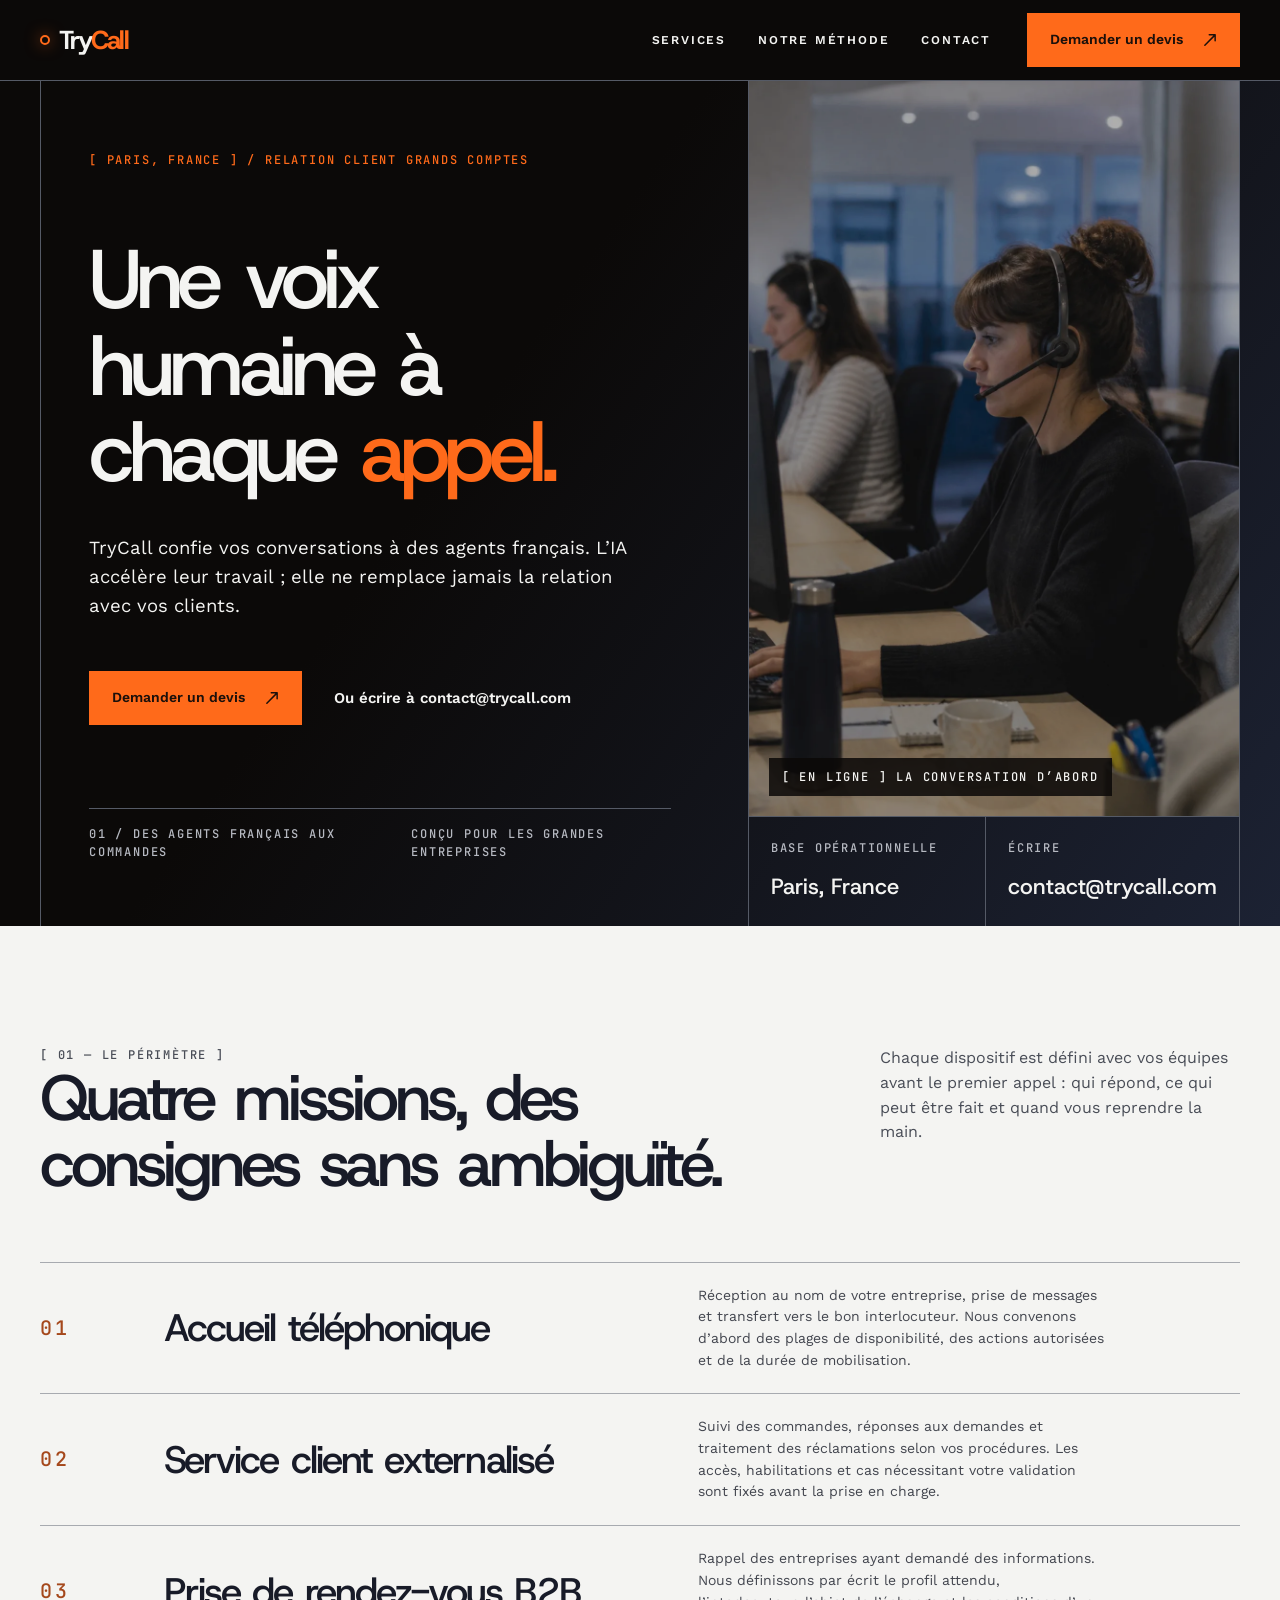
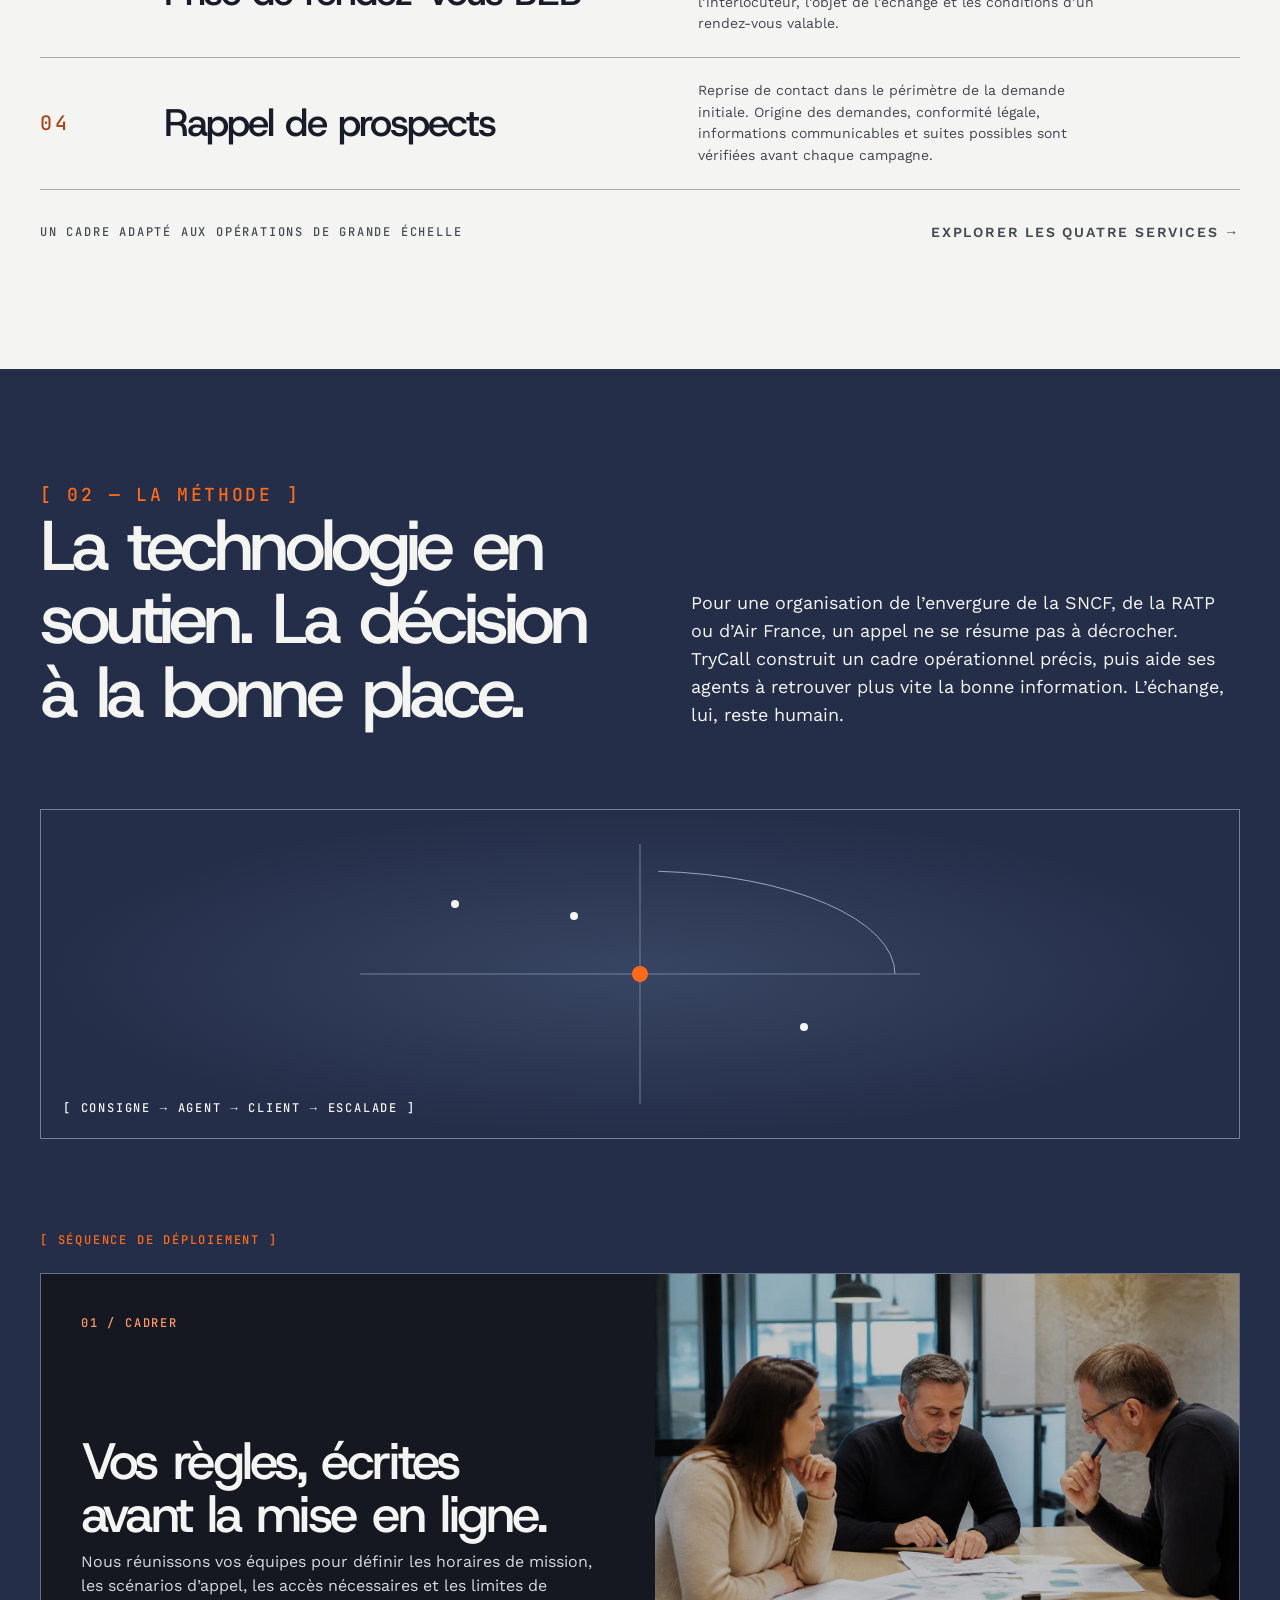
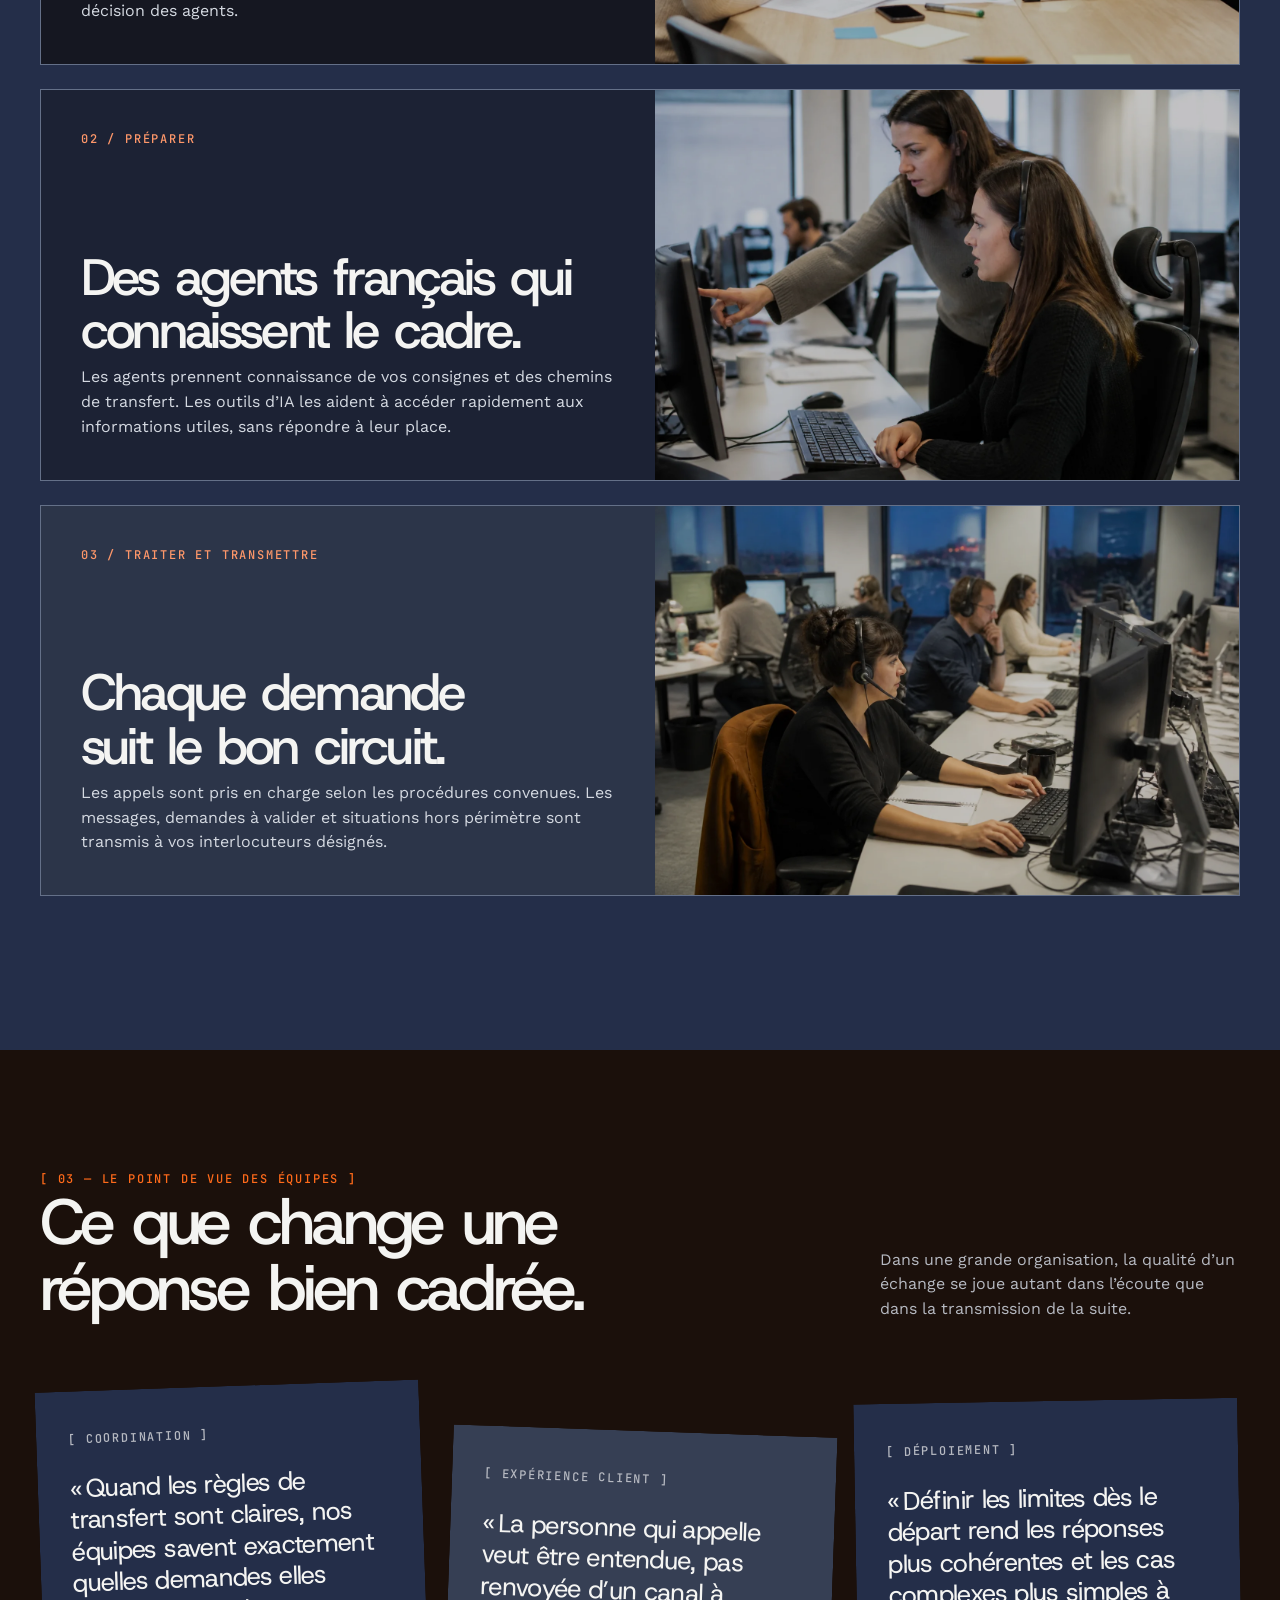
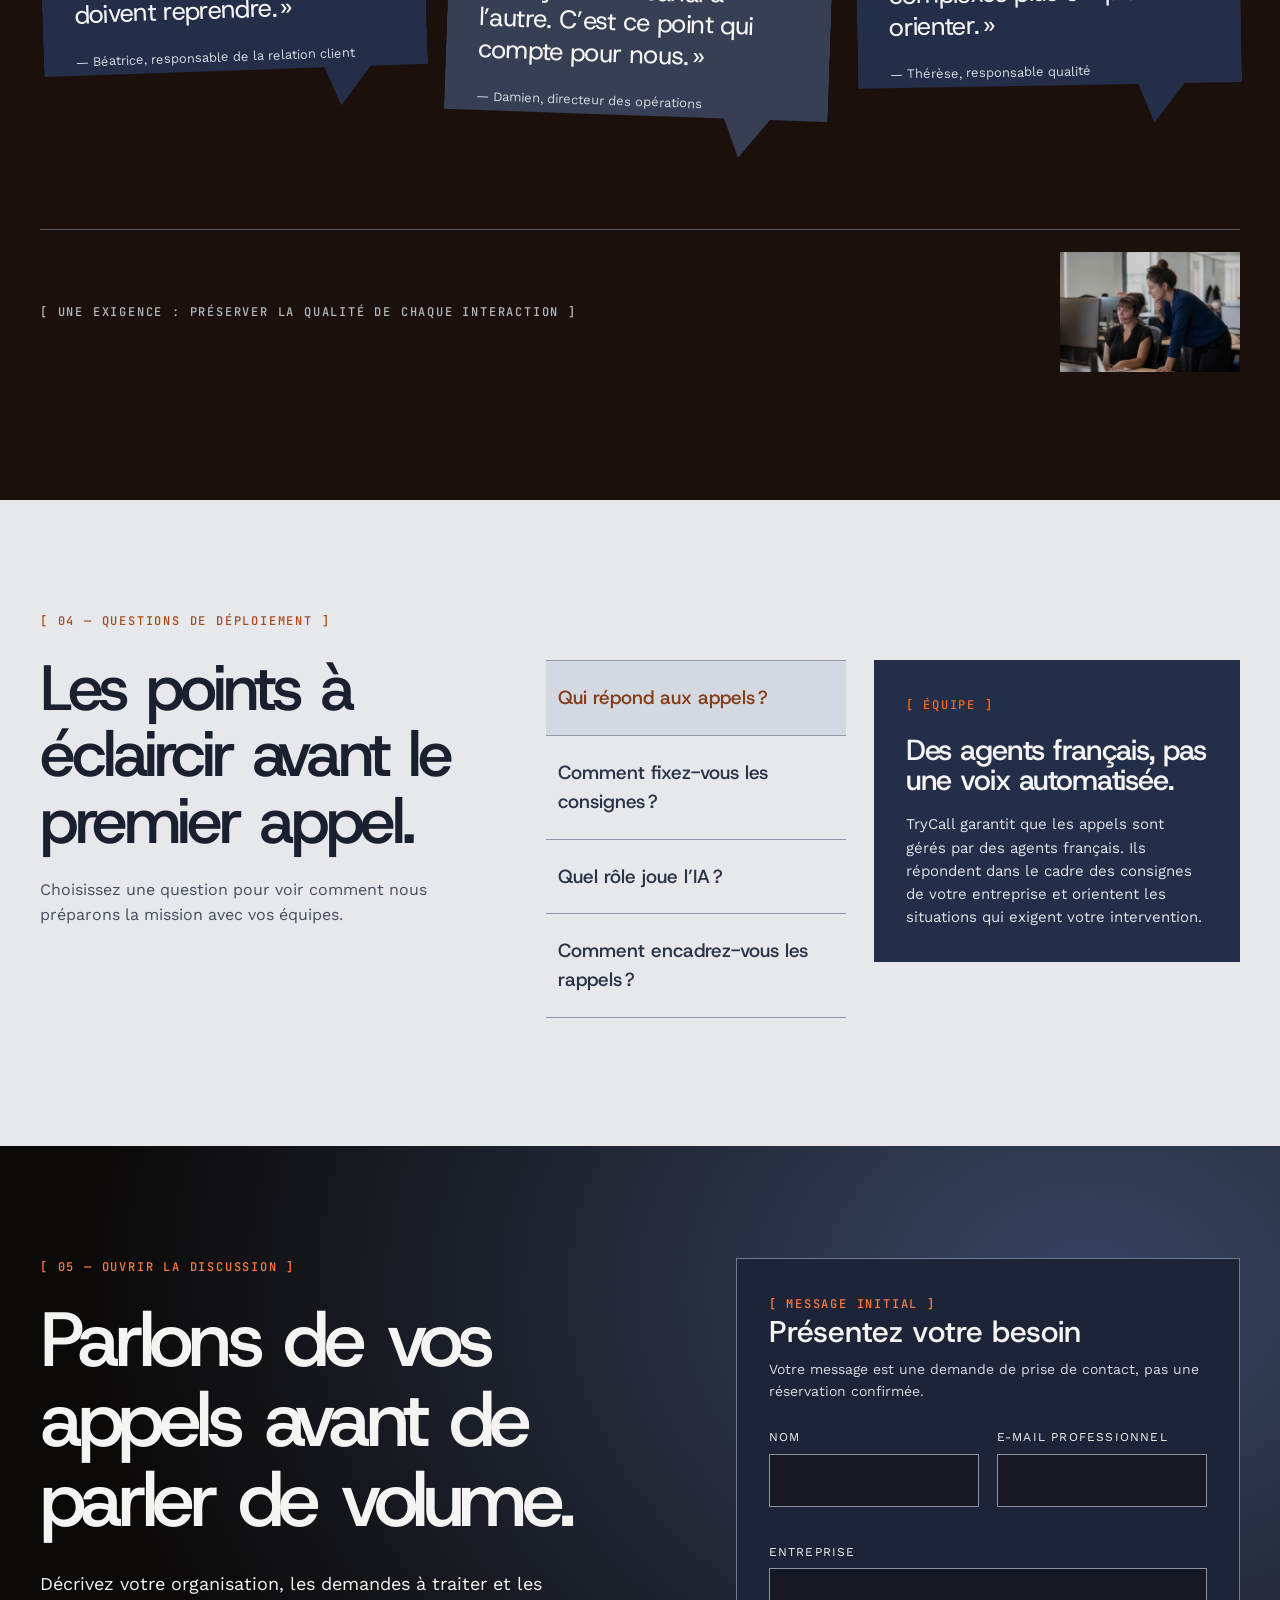
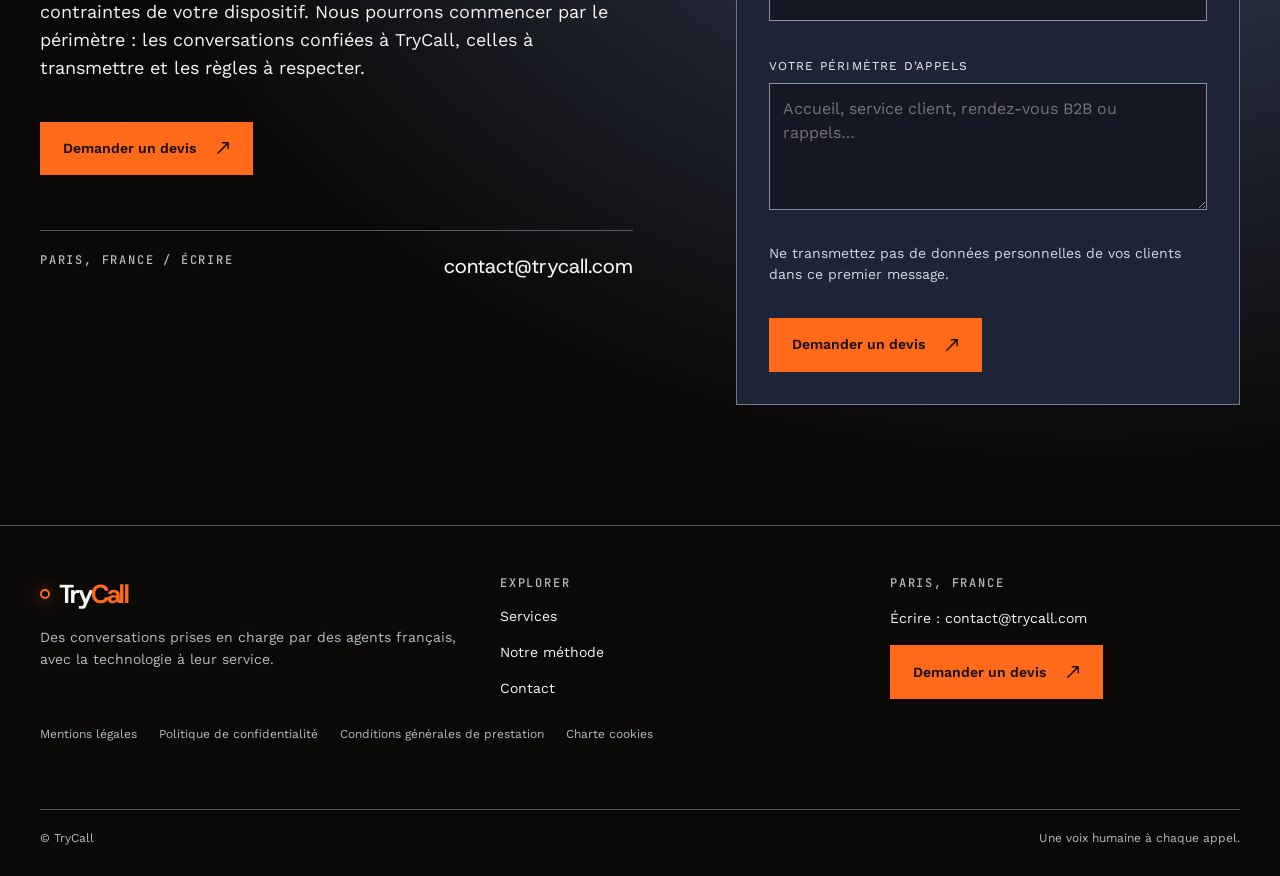
==== commit 8469d511: "fix: images à hauteur d'attribut (photo du bandeau témoignages 180x1024, visuels services/méthode), " ====
--- a/index.html
+++ b/index.html
@@ -310,6 +310,36 @@
             <a href="mailto:contact@trycall.com">contact@trycall.com</a>
           </div>
         </div>
+        <!-- Formulaire « Présentez votre besoin » — prépare un e-mail via votre logiciel de messagerie (aucune donnée envoyée par le site) -->
+        <form class="x-contact-form" data-reveal aria-label="Présentez votre besoin">
+          <span class="x-eyebrow">[ Message initial ]</span>
+          <h3>Présentez votre besoin</h3>
+          <p>Votre message est une demande de prise de contact, pas une réservation confirmée.</p>
+          <div class="x-fields">
+            <div class="x-field">
+              <label for="ids-form-name">Nom</label>
+              <input id="ids-form-name" name="name" type="text" required autocomplete="name">
+            </div>
+            <div class="x-field">
+              <label for="ids-form-email">E-mail professionnel</label>
+              <input id="ids-form-email" name="email" type="email" required autocomplete="email">
+            </div>
+            <div class="x-field x-full">
+              <label for="ids-form-entreprise">Entreprise</label>
+              <input id="ids-form-entreprise" name="entreprise" type="text" autocomplete="organization">
+            </div>
+            <div class="x-field x-full">
+              <label for="ids-form-message">Votre périmètre d’appels</label>
+              <textarea id="ids-form-message" name="message" placeholder="Accueil, service client, rendez-vous B2B ou rappels…" rows="4"></textarea>
+            </div>
+          </div>
+          <p class="x-form-note">Ne transmettez pas de données personnelles de vos clients dans ce premier message.</p>
+          <button class="ids-design-btn ids-design-btn--primary" type="submit">
+            <span class="ids-design-btn__label">Demander un devis</span>
+            <svg class="ids-design-btn__icon" aria-hidden="true" viewBox="0 0 20 20" fill="none" width="24" height="24"><path fill="currentColor" d="M15.943 4.463a.8.8 0 0 0-.161-.242l-.002-.001-.001-.002A.75.75 0 0 0 15.25 4H9.24a.75.75 0 0 0 0 1.5h4.2l-9.22 9.22a.75.75 0 1 0 1.06 1.06l9.22-9.22v4.2a.75.75 0 0 0 1.5 0V4.75a.8.8 0 0 0-.057-.287"></path></svg>
+          </button>
+          <p class="x-form-status" hidden>Votre logiciel de messagerie s’ouvre avec la demande préremplie. Si rien ne s’affiche, écrivez directement à <a href="mailto:contact@trycall.com">contact@trycall.com</a>.</p>
+        </form>
       </div>
     </section>
   </div>
--- a/assets/css/style.css
+++ b/assets/css/style.css
@@ -47,10 +47,11 @@
   -webkit-font-smoothing:antialiased;-moz-osx-font-smoothing:grayscale;
   text-rendering:optimizeLegibility;overflow-x:clip;
 }
-img{display:block;width:100%;object-fit:cover}
+img{display:block;width:100%;height:auto;object-fit:cover}
 a{color:inherit;text-decoration:none}
 a:focus-visible,button:focus-visible,summary:focus-visible,[role=tab]:focus-visible{outline:2px solid var(--x-color-accent);outline-offset:4px}
 h1,h2,h3,p{margin:0}
+figure{margin:0}
 h1,h2,h3{font-family:var(--x-font-display);font-weight:500;text-wrap:balance;line-height:1.04}
 p{max-width:64ch}
 ul,ol{margin-block:1em}
@@ -220,15 +221,15 @@
 .x-voices{padding:112px 0 128px;background:var(--ids-color-on-accent)}
 .x-voices .x-section-head{align-items:end}
 .x-voices-grid{display:grid;grid-template-columns:repeat(3,minmax(0,1fr));gap:24px;align-items:start}
-.x-quote{position:relative;padding:35px 32px 42px;background:var(--ids-color-surface);min-height:290px;clip-path:polygon(0 0,100% 0,100% 88%,85% 88%,77% 100%,73% 88%,0 88%);transition:translate .35s,background .35s}
+.x-quote{position:relative;margin:0;padding:35px 32px 42px;background:var(--ids-color-surface);min-height:290px;clip-path:polygon(0 0,100% 0,100% 88%,85% 88%,77% 100%,73% 88%,0 88%);transition:translate .35s,background .35s}
 .x-quote:nth-child(1){rotate:-2deg}
 .x-quote:nth-child(2){rotate:2deg;margin-top:45px;background:color-mix(in oklab,var(--ids-color-surface) 61.3%,var(--ids-color-line))}
 .x-quote:nth-child(3){rotate:-1deg;margin-top:15px}
 .x-quote:hover{translate:0 -6px;background:var(--ids-color-tint-1)}
-.x-quote blockquote{margin:22px 0;font-family:var(--x-font-display);font-size:max(12px,clamp(20px,2vw,29px));line-height:1.23;letter-spacing:-.025em;font-weight:500}
+.x-quote blockquote{margin:22px 0;font-family:var(--x-font-display);font-size:max(12px,clamp(20px,2vw,29px));line-height:1.23;letter-spacing:-.025em;font-weight:400}
 .x-quote figcaption{font-size:13px;color:var(--ids-color-tint-2)}
 .x-voices-foot{display:flex;align-items:center;justify-content:space-between;gap:40px;margin-top:75px;padding-top:22px;border-top:1px solid var(--x-color-line)}
-.x-voices-foot img{width:180px;aspect-ratio:3/2;filter:brightness(.8)}
+.x-voices-foot img{width:180px;height:auto;aspect-ratio:3/2;object-fit:cover;filter:brightness(.8)}
 
 /* ---------- [04] FAQ (onglets, section claire) ---------- */
 .x-faq{padding:112px 0 128px;background:color-mix(in oklab,var(--ids-color-ink) 56.1%,var(--ids-color-tint-2));color:color-mix(in oklab,var(--ids-color-ground) 35.6%,var(--ids-color-surface))}
@@ -257,6 +258,23 @@
 .x-contact-line{border-top:1px solid var(--x-color-line);margin-top:55px;padding-top:20px;display:flex;justify-content:space-between;gap:20px}
 .x-contact-line a{white-space:nowrap;font-size:20px;font-family:var(--x-font-display)}
 .x-contact-line a:hover{color:var(--x-color-accent)}
+
+/* ---------- Formulaire « Présentez votre besoin » (carte de droite) ---------- */
+.x-contact-form,.x-contact-page-form{padding:32px;border:1px solid color-mix(in oklab,var(--ids-color-surface) 43.6%,var(--ids-color-ink-muted));background:color-mix(in oklab,var(--ids-color-ground) 25.1%,var(--ids-color-surface))}
+.x-contact-form h3{font-size:30px;margin-bottom:12px}
+.x-contact-form>p{color:var(--ids-color-tint-2);font-size:14px;margin-bottom:26px;max-width:none}
+.x-fields{display:grid;grid-template-columns:1fr 1fr;gap:18px}
+.x-field{display:grid;gap:7px;margin-bottom:18px}
+.x-field.x-full{grid-column:1/-1}
+.x-field label{font-size:12px;letter-spacing:.1em;text-transform:uppercase}
+.x-field input,.x-field textarea,.x-field select{width:100%;border:1px solid color-mix(in oklab,var(--ids-color-ink-muted) 66.8%,var(--ids-color-tint-1));background:color-mix(in oklab,var(--ids-color-ground) 57.1%,var(--ids-color-surface));color:var(--x-color-ink);padding:13px;min-height:48px;border-radius:0;font:inherit}
+.x-field textarea{min-height:105px;resize:vertical}
+.x-field input:focus-visible,.x-field textarea:focus-visible,.x-field select:focus-visible{outline:2px solid var(--x-color-accent);outline-offset:2px}
+.x-contact-form .ids-design-btn{margin-top:6px}
+.x-contact-page-form .x-form-note{max-width:58ch}
+.x-form-note{font-size:12px;color:var(--ids-color-tint-2);margin-top:15px;max-width:none}
+.x-form-status{font-size:13px;color:var(--ids-color-tint-2);margin-top:14px;max-width:none}
+.x-form-status a{color:var(--x-color-accent)}
 
 /* ==========================================================================
    PAGE SERVICES
@@ -289,7 +307,7 @@
 .x-services-specs dd{margin:0}
 .x-services-feature-media{display:grid;grid-template-columns:1fr .48fr;align-items:end;gap:14px}
 .x-services-feature-media figure{overflow:hidden;position:relative;margin:0}
-.x-services-feature-media img{filter:brightness(.82);transition:scale .45s}
+.x-services-feature-media img{aspect-ratio:4/5;filter:brightness(.82);transition:scale .45s}
 .x-services-feature-media figure:hover img{scale:1.05}
 .x-services-feature-media figcaption{position:absolute;bottom:0;left:0;background:color-mix(in srgb,var(--ids-color-ground) 91%,transparent);padding:9px 12px;color:var(--x-color-ink)}
 .x-services-horizon{height:2px;background:linear-gradient(90deg,transparent,var(--x-color-accent),transparent)}
@@ -558,6 +576,9 @@
   .x-faq [role=tab]{flex:0 0 72%;scroll-snap-align:start;border-right:1px solid color-mix(in oklab,var(--ids-color-ink) 51.4%,var(--ids-color-tint-1))}
   .x-faq [role=tabpanel]{min-height:245px}
   .x-contact-grid{grid-template-columns:minmax(0,1fr);gap:45px}
+  .x-fields{grid-template-columns:1fr}
+  .x-contact-form,.x-contact-page-form{padding:22px}
+  .x-contact-form h3{font-size:26px}
   .x-contact-line{display:grid}
   .x-footer-grid{grid-template-columns:minmax(0,1fr);gap:36px}
   .x-footer-bottom{display:grid;gap:10px}
